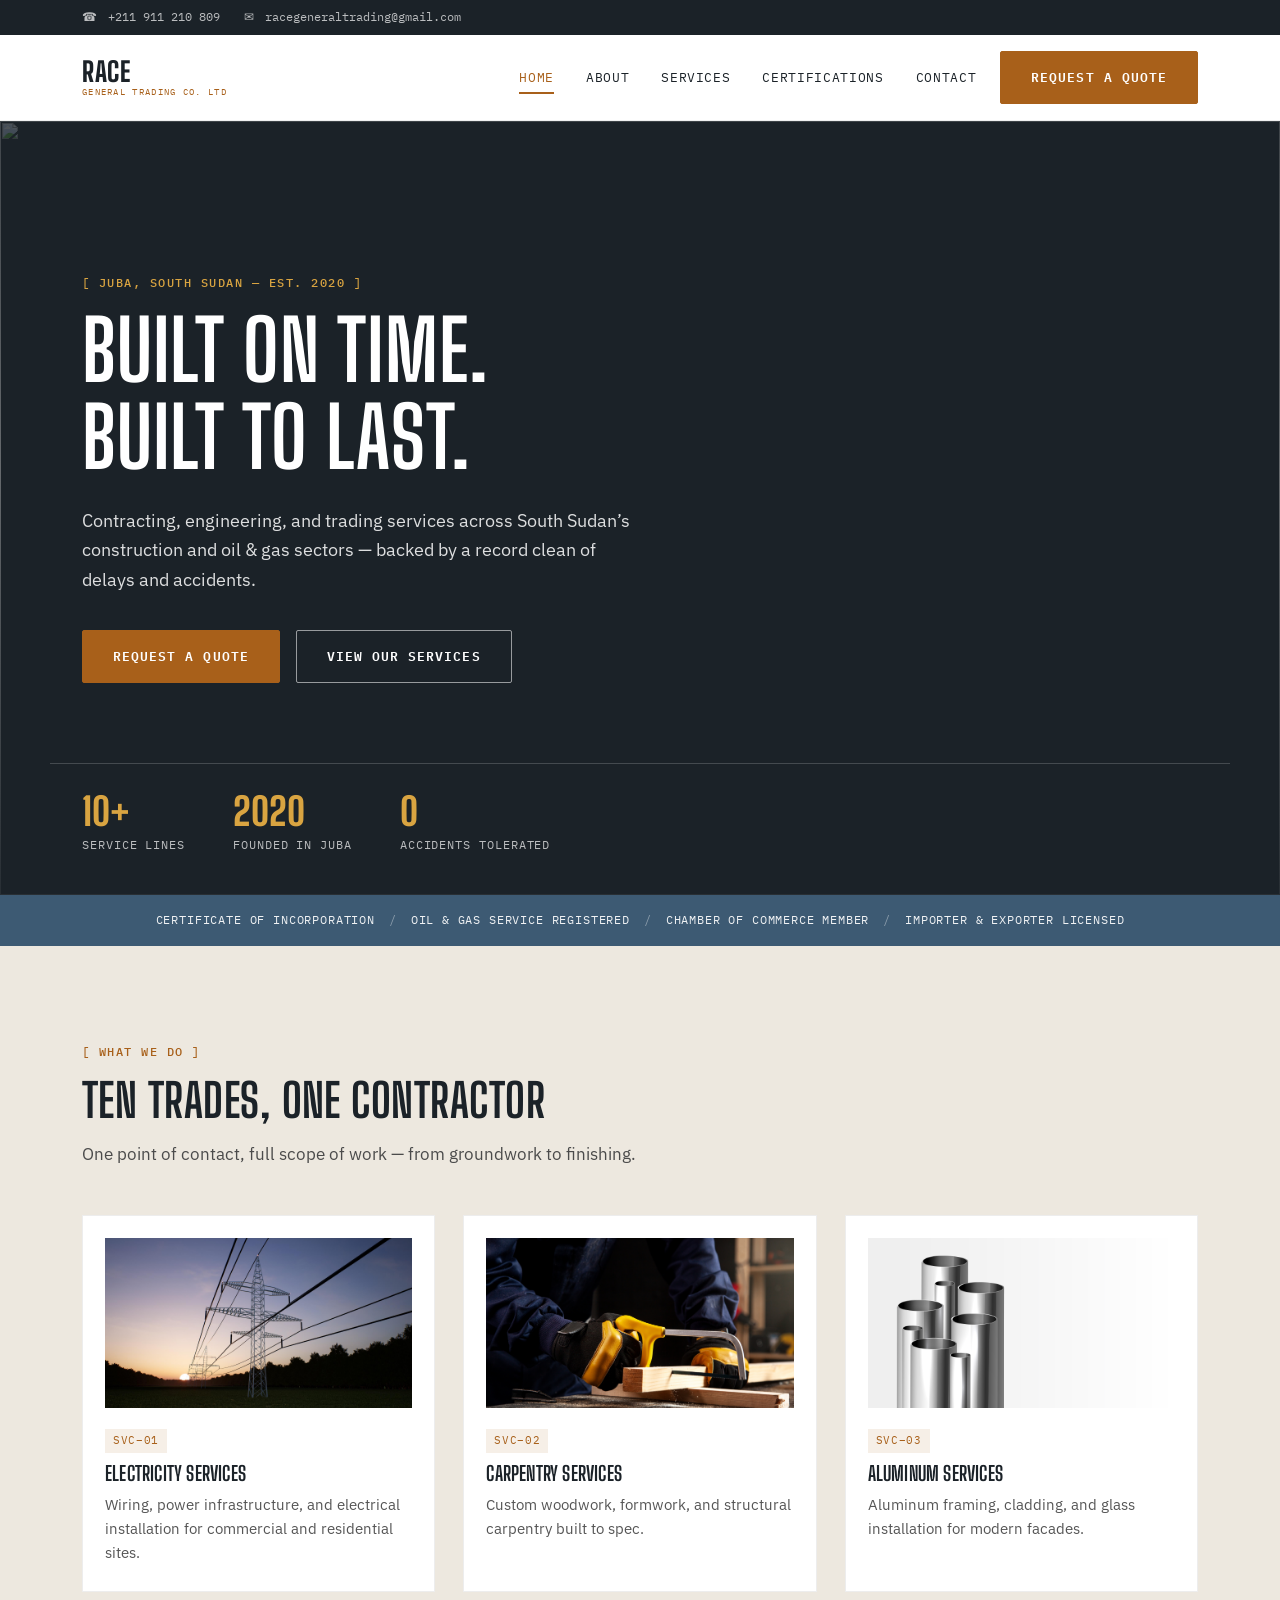
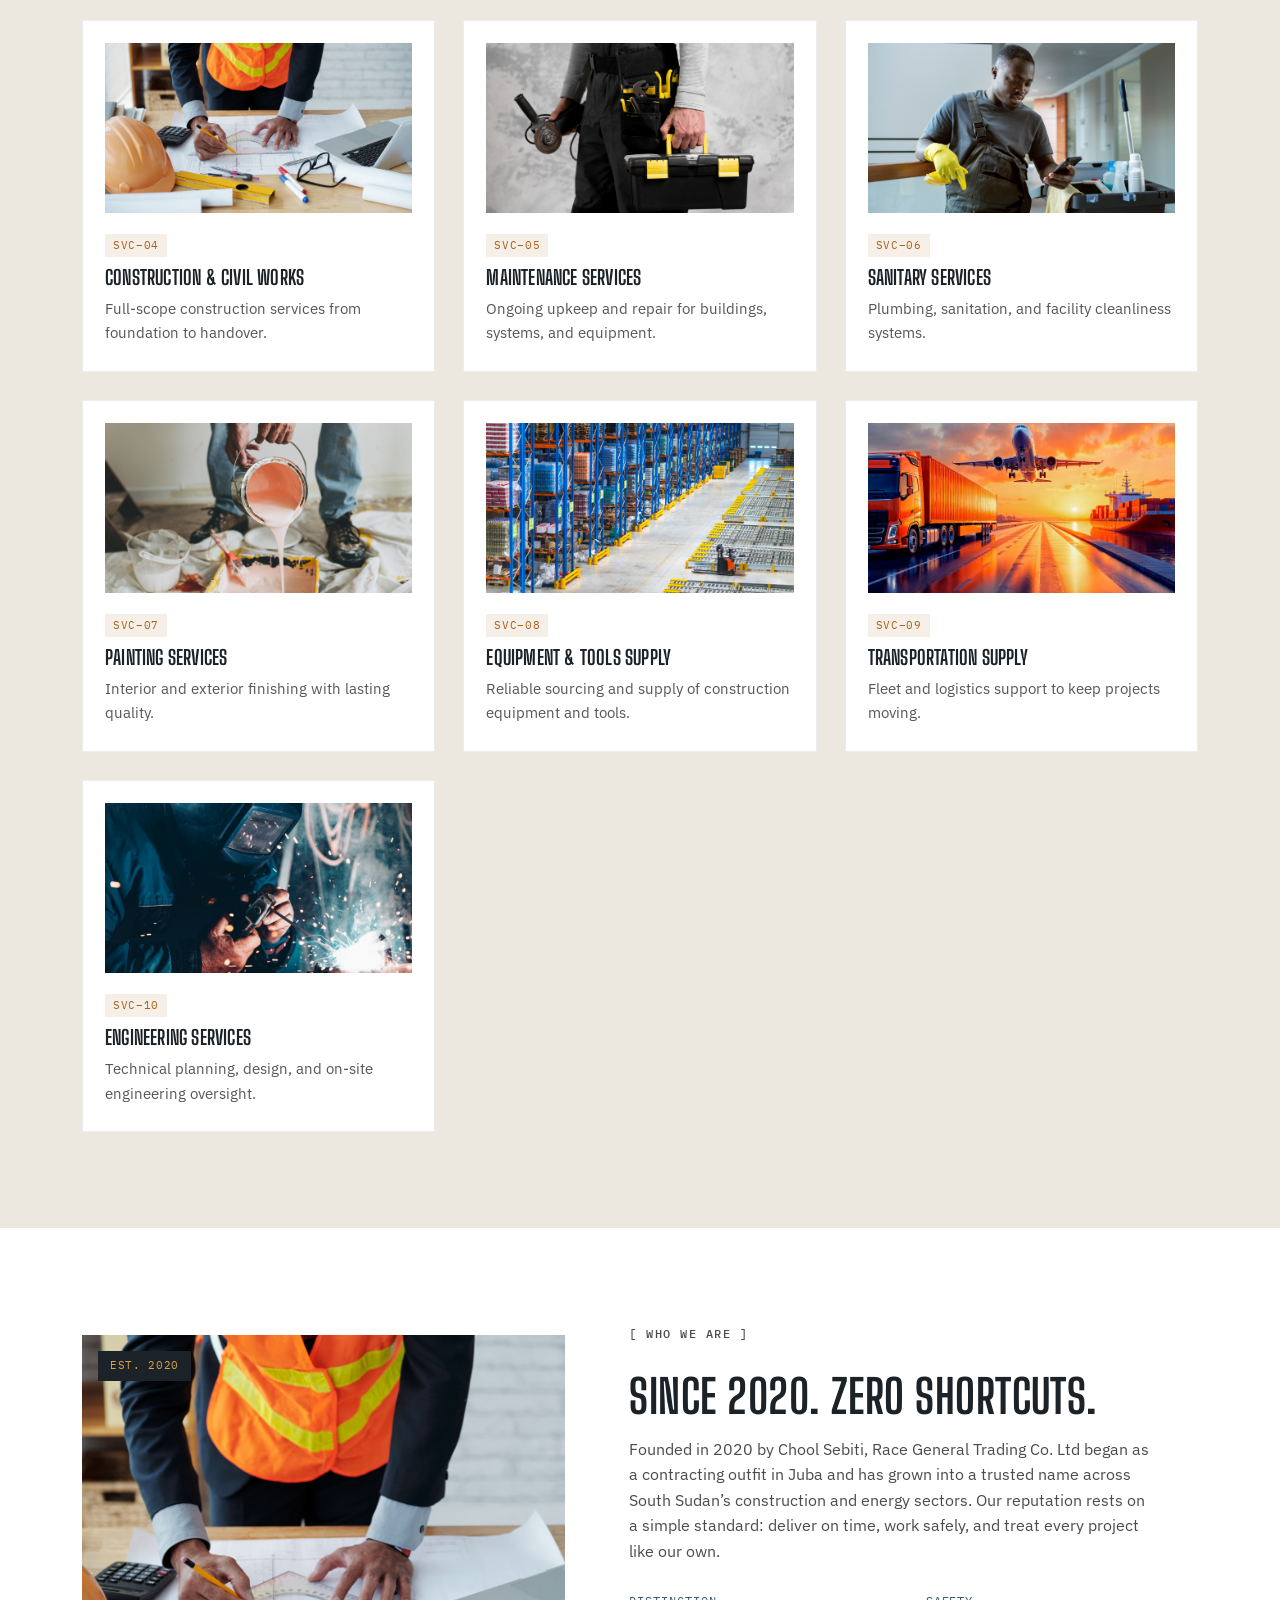
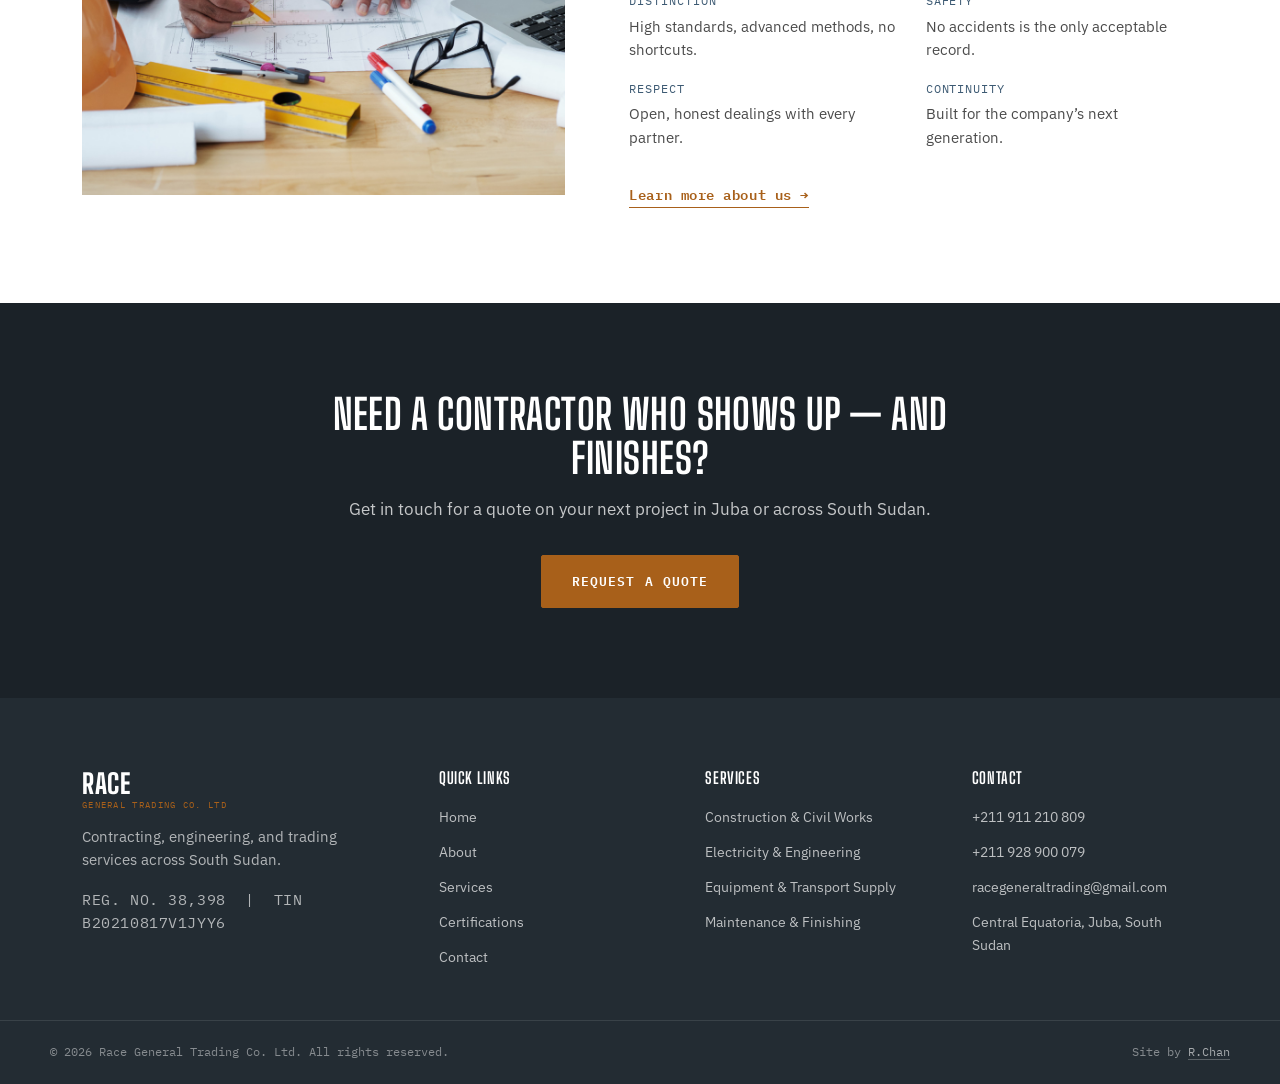
==== index.html @ da95f21d "Add files via upload" ====
<!DOCTYPE html>
<html lang = "en">
	<head>
		<title> Race General Trading </title>

		<meta charset = "UTF-8" />
		<meta name = "author" content = "Rebecca Chan" /> <!--date of creation; Sun, June 21, 2026-->
		<meta name = "viewport" content = "width=device-width,initial-scale=1,shrink-to-fit=no" />
		<meta name = "description" content = "Race General Trading Co. Ltd" />

		<!--browser icon-->
		<link 	rel = "icon"
      			href = 'data:image/svg+xml,<svg xmlns="http://www.w3.org/2000/svg" viewBox="0 0 100 100"><text y=".9em" font-size="90">🚢</text></svg>' />

		<!--font awesome link-->
        <link rel = "stylesheet" href = "https://cdnjs.cloudflare.com/ajax/libs/font-awesome/6.7.2/css/all.min.css" />

        <!--custom css-->
		<link rel = "stylesheet" href = "css/style.css" />

		<!--google css-->
        <link rel = "preconnect" href = "https://fonts.googleapis.com" />
        <link rel = "preconnect" href = "https://fonts.gstatic.com" crossorigin />
        <link href = "https://fonts.googleapis.com/css2?family=Big+Shoulders+Display:wght@600;700;800&family=IBM+Plex+Sans:wght@400;500;600;700&family=IBM+Plex+Mono:wght@400;500;600&display=swap" rel = "stylesheet" />
	</head>

	<body>

		<!--top bar-->
		<div class = "topbar">
			<div class = "topbar-inner">
				<div class = "topbar-contact">
					<a href = "tel:+211911210809"> <span class = "ic">&#9742;</span> +211 911 210 809 </a>
					<a href = "mailto:racegeneraltrading@gmail.com"> <span class = "ic">&#9993;</span> racegeneraltrading@gmail.com </a>
				</div>
			</div>
		</div>
		<!--top bar end-->

		<!--header / nav-->
		<header class = "site-header" id = "siteHeader">
			<div class = "header-inner">
				<a href = "index.html" class = "logo">
					<span class = "logo-mark"> RACE </span>
					<span class = "logo-sub"> GENERAL TRADING CO. LTD </span>
				</a>

				<nav class = "main-nav" id = "mainNav">
					<a href = "index.html" class = "active"> Home </a>
					<a href = "about.html"> About </a>
					<a href = "services.html"> Services </a>
					<a href = "certifications.html"> Certifications </a>
					<a href = "contact.html"> Contact </a>
				</nav>

				<a href = "contact.html" class = "btn btn-primary nav-cta"> Request a Quote </a>

				<button class = "nav-toggle" id = "navToggle" aria-label = "Toggle navigation" aria-expanded = "false">
					<span></span><span></span><span></span>
				</button>
			</div>
		</header>
		<!--header / nav end-->

		<main>

			<!--hero-->
			<section class = "hero">

				<!--hero media-->
				<div class = "hero-media">
					<img src = "images/hero.jpg" />
					<div class = "hero-overlay"></div>
				</div>

				<!--hero content-->
				<div class = "hero-content">
					<p class = "eyebrow eyebrow-light"> [ JUBA, SOUTH SUDAN &mdash; EST. 2020 ] </p>
					<h1> Built On Time. <br> Built To Last. </h1>
					<p class = "hero-sub">
						Contracting, engineering, and trading services across South Sudan&rsquo;s construction and oil &amp; gas sectors &mdash; backed by a record clean of delays and accidents.
					</p>
					<div class = "hero-actions">
						<a href = "contact.html" class = "btn btn-primary"> Request a Quote </a>
						<a href = "#services" class = "btn btn-outline-light"> View Our Services </a>
					</div>
				</div>

				<!--hero stats-->
				<div class = "hero-stats">
					<div class = "stat">
						<span class = "stat-num"> 10+ </span>
						<span class = "stat-label"> Service Lines </span>
					</div>

					<div class = "stat">
						<span class = "stat-num"> 2020 </span>
						<span class = "stat-label"> Founded In Juba </span>
					</div>

					<div class = "stat">
						<span class = "stat-num"> 0 </span>
						<span class = "stat-label"> Accidents Tolerated </span>
					</div>
				</div>

			</section>
			<!--hero end-->

			<!--trust strip-->
			<section class = "trust-strip">
				<div class = "trust-strip-inner">
					<span class = "trust-item"> CERTIFICATE OF INCORPORATION </span>
					<span class = "trust-divider">/</span>
					<span class = "trust-item"> OIL &amp; GAS SERVICE REGISTERED </span>
					<span class = "trust-divider">/</span>
					<span class = "trust-item"> CHAMBER OF COMMERCE MEMBER </span>
					<span class = "trust-divider">/</span>
					<span class = "trust-item"> IMPORTER &amp; EXPORTER LICENSED </span>
				</div>
			</section>
			<!--trust strip end-->

			<!--services-->
			<section class = "services" id = "services">
				<div class = "section-inner">
					<p class = "eyebrow"> [ WHAT WE DO ] </p>
					<h2 class = "section-title"> Ten Trades, One Contractor </h2>
					<p class = "section-sub"> One point of contact, full scope of work &mdash; from groundwork to finishing. </p>

					<!--services grid-->
					<div class="services-grid">

						<article class = "service-card">
							<div class = "service-img"> 
								<img src = "images/services/electricity.jpg" alt = "Electrician inspecting power lines">
							</div>
							<span class = "spec-tag"> SVC&ndash;01 </span>
							<h3> Electricity Services </h3>
							<p> Wiring, power infrastructure, and electrical installation for commercial and residential sites. </p>
						</article>

						<article class = "service-card">
							<div class = "service-img">
								<img src = "images/services/carpentry.jpg" alt = "Carpentry workshop cutting timber">
							</div>
          					<span class = "spec-tag"> SVC&ndash;02 </span>
          					<h3> Carpentry Services </h3>
          					<p> Custom woodwork, formwork, and structural carpentry built to spec. </p>
						</article>

						<article class = "service-card">
							<div class = "service-img">
								<img src = "images/services/aluminum.jpg" alt = "Building facade with aluminum and glass panels">
							</div>
          					<span class = "spec-tag"> SVC&ndash;03 </span>
          					<h3> Aluminum Services </h3>
          					<p> Aluminum framing, cladding, and glass installation for modern facades. </p>
						</article>

						<article class = "service-card">
				          	<div class = "service-img">
				          		<img src = "images/services/construction.jpg" alt = "Building under construction with scaffolding">
				          	</div>
				          	<span class = "spec-tag"> SVC&ndash;04 </span>
				          	<h3> Construction &amp; Civil Works </h3>
				          	<p> Full-scope construction services from foundation to handover. </p>
				        </article>

				        <article class = "service-card">
				          	<div class = "service-img">
				          		<img src = "images/services/maintenance.jpg" alt = "Technicians servicing an air conditioning unit">
				          	</div>
				          	<span class = "spec-tag"> SVC&ndash;05 </span>
				          	<h3> Maintenance Services </h3>
				          	<p> Ongoing upkeep and repair for buildings, systems, and equipment. </p>
				        </article>

				        <article class = "service-card">
				          	<div class = "service-img">
				          		<img src = "images/services/sanitary.jpg" alt = "Sanitary and cleaning supplies">
				          	</div>
				          	<span class = "spec-tag"> SVC&ndash;06 </span>
				          	<h3> Sanitary Services </h3>
				          	<p> Plumbing, sanitation, and facility cleanliness systems. </p>
				        </article>

				        <article class = "service-card">
				          	<div class = "service-img">
				          		<img src = "images/services/painting.jpg" alt = "Painter finishing an interior ceiling">
				          	</div>
				          	<span class = "spec-tag"> SVC&ndash;07 </span>
				          	<h3> Painting Services </h3>
				          	<p> Interior and exterior finishing with lasting quality. </p>
				        </article>

				        <article class = "service-card">
				          	<div class = "service-img">
				          		<img src = "images/services/equipment.jpg" alt = "Construction equipment and tools">
				          	</div>
				          	<span class = "spec-tag"> SVC&ndash;08 </span>
				          	<h3> Equipment &amp; Tools Supply </h3>
				          	<p> Reliable sourcing and supply of construction equipment and tools. </p>
				        </article>

				        <article class = "service-card">
				          	<div class = "service-img">
				          		<img src = "images/services/transportation.jpg" alt = "Fleet of transport trucks">
				          	</div>
				          	<span class = "spec-tag"> SVC&ndash;09 </span>
				          	<h3> Transportation Supply </h3>
				          	<p> Fleet and logistics support to keep projects moving. </p>
				        </article>

				        <article class = "service-card">
				          	<div class = "service-img">
				          		<img src = "images/services/engineering.jpg" alt = "Engineers reviewing site plans">
				          	</div>
				          	<span class = "spec-tag"> SVC&ndash;10 </span>
				          	<h3> Engineering Services </h3>
				          	<p> Technical planning, design, and on-site engineering oversight. </p>
				        </article>

					</div>
					<!--services grid end-->

				</div>
			</section>
			<!--services end-->

			<!--about teaser-->
			<section class = "about-teaser">
    			<div class = "section-inner about-grid">

    				<div class = "about-img">
				        <img src = "images/services/construction.jpg" alt = "Building under construction with scaffolding" />
				        <span class = "spec-tag spec-tag-dark"> EST. 2020 </span>
				    </div>

				    <div class = "about-copy">
				        <p class = "eyebrow"> [ WHO WE ARE ] </p>
				        <h2 class = "section-title"> Since 2020. Zero Shortcuts. </h2>
				        <p>
				        	Founded in 2020 by Chool Sebiti, Race General Trading Co. Ltd began as a contracting outfit in Juba and has grown into a trusted name across South Sudan&rsquo;s construction and energy sectors. Our reputation rests on a simple standard: deliver on time, work safely, and treat every project like our own.
				        </p>

				        <ul class = "values-list">
				          	<li> <span class = "value-tag"> DISTINCTION </span> High standards, advanced methods, no shortcuts. </li>
				          	<li> <span class = "value-tag"> SAFETY </span> No accidents is the only acceptable record. </li>
				          	<li> <span class = "value-tag"> RESPECT </span> Open, honest dealings with every partner. </li>
				          	<li> <span class = "value-tag"> CONTINUITY </span> Built for the company&rsquo;s next generation. </li>
				        </ul>

				        <a href = "about.html" class = "link-arrow"> Learn more about us &rarr; </a>
				    </div>

    			</div>
    		</section>
			<!--about teaser end-->

			<!--CTA banner-->
			<section class = "cta-banner">
			    <div class = "cta-inner">
			      	<h2> Need a contractor who shows up &mdash; and finishes? </h2>
			      	<p> Get in touch for a quote on your next project in Juba or across South Sudan. </p>
			      	<a href = "contact.html" class = "btn btn-primary"> Request a Quote </a>
			    </div>
			</section>
			<!--CTA banner end-->

		</main>

		<!--footer-->
		<footer class = "site-footer">
  			<div class = "footer-inner">

  				<div class = "footer-col footer-brand">
			      	<div class = "logo footer-logo">
			        	<span class = "logo-mark"> RACE </span>
			        	<span class = "logo-sub"> GENERAL TRADING CO. LTD </span>
			      	</div>
			      	<p> Contracting, engineering, and trading services across South Sudan. </p>
			      	<p class = "footer-reg"> REG. NO. 38,398 &nbsp;|&nbsp; TIN B20210817V1JYY6 </p>
			    </div>

			    <div class = "footer-col">
			      	<h4> Quick Links </h4>
			      	<a href = "index.html"> Home </a>
			      	<a href = "about.html"> About </a>
			      	<a href = "services.html"> Services </a>
			      	<a href = "certifications.html"> Certifications </a>
			      	<a href = "contact.html"> Contact </a>
			    </div>

			    <div class = "footer-col">
			      	<h4> Services </h4>
			      	<a href = "services.html"> Construction &amp; Civil Works </a>
			      	<a href = "services.html"> Electricity &amp; Engineering </a>
			      	<a href = "services.html"> Equipment &amp; Transport Supply </a>
			      	<a href = "services.html"> Maintenance &amp; Finishing </a>
			    </div>

			    <div class = "footer-col">
			      	<h4> Contact </h4>
			      	<a href = "tel:+211911210809"> +211 911 210 809 </a>
			      	<a href = "tel:+211928900079"> +211 928 900 079 </a>
			      	<a href = "mailto:racegeneraltrading@gmail.com"> racegeneraltrading@gmail.com </a>
			      	<span class = "footer-address"> Central Equatoria, Juba, South Sudan </span>
			    </div>

  			</div>

  			<!--footer bottom-->
  			<div class = "footer-bottom">
  				<div class = "footer-bottom-inner">
			    	<p> &copy; 2026 Race General Trading Co. Ltd. All rights reserved. </p>
			    	<p class = "footer-credit"> Site by <a href = "#" target = "_blank" rel = "noopener"> R.Chan </a> </p>
			    </div>
			</div>

  		</footer>
  		<!--footer end-->

  		<!--back to top-->
		<button id = "backToTop" class = "back-to-top" aria-label = "Back to top"> &uarr; </button>

  		<!--javascript-->
  		<script src = "js/script.js"></script>
  		<!--javascript end-->

	</body>
</html>
---- css/style.css ----
/*

Theme: Race General Trading Co. LTD;
Author: Rebecca Chan;
Date of Creation: Sun, June 21, 2026;

*/


/* all pages */

:root 
{
    --gunmetal: #1B2228;
    --gunmetal-soft: #232C33;
    --concrete: #EDE8DF;
    --concrete-deep: #DFD9CC;
    --oxide: #A8601A;
    --oxide-dark: #844A14;
    --steel: #3D5A73;
    --amber: #D9A441;
    --ink: #2A2A2A;
    --white: #FFFFFF;

    --font-display: "Big Shoulders Display", sans-serif;
    --font-body: "IBM Plex Sans", sans-serif;
    --font-mono: "IBM Plex Mono", monospace;

    --max-width: 1180px;
}

* 
{ 
    margin: 0; 
    padding: 0; 
    box-sizing: border-box; 
}

html 
{ 
    scroll-behavior: smooth; 
}

body 
{
    font-family: var(--font-body);
    color: var(--ink);
    background: var(--concrete);
    line-height: 1.6;
    -webkit-font-smoothing: antialiased;
}

img 
{ 
    max-width: 100%; 
    display: block; 
}

a 
{ 
    text-decoration: none; 
    color: inherit; 
}

ul 
{ 
    list-style: none; 
}

h1, h2, h3, h4 
{
    font-family: var(--font-display);
    font-weight: 700;
    text-transform: uppercase;
    letter-spacing: 0.01em;
    color: var(--gunmetal);
    line-height: 1.05;
}

.section-inner 
{
    max-width: var(--max-width);
    margin: 0 auto;
    padding: 0 32px;
}

.eyebrow 
{
    font-family: var(--font-mono);
    font-size: 0.78rem;
    letter-spacing: 0.12em;
    color: var(--oxide);
    margin-bottom: 14px;
    font-weight: 500;
}

.eyebrow-light 
{ 
    color: var(--amber); 
  }

.section-title 
{
    font-size: clamp(2rem, 4vw, 2.9rem);
    margin-bottom: 16px;
}

.section-sub 
{
    font-size: 1.05rem;
    color: #4B4B4B;
    max-width: 560px;
    margin-bottom: 48px;
}

/* buttons */
.btn 
{
    display: inline-block;
    font-family: var(--font-mono);
    font-size: 0.82rem;
    letter-spacing: 0.08em;
    text-transform: uppercase;
    font-weight: 600;
    padding: 15px 30px;
    border-radius: 2px;
    border: 1.5px solid transparent;
    transition: all 0.2s ease;
    cursor: pointer;
}

.btn-primary 
{
    background: var(--oxide);
    color: var(--white);
    border-color: var(--oxide);
}

.btn-primary:hover 
{ 
    background: var(--oxide-dark); 
    border-color: var(--oxide-dark); 
}

.btn-outline-light 
{
    background: transparent;
    color: var(--white);
    border-color: rgba(255,255,255,0.55);
}

.btn-outline-light:hover 
{   
    background: rgba(255,255,255,0.12); 
    border-color: var(--white); 
}

/* all pages end */

/* top bar */

.topbar 
{
    background: var(--gunmetal);
    color: rgba(255,255,255,0.7);
    font-family: var(--font-mono);
    font-size: 0.74rem;
}

.topbar-inner 
{
    max-width: var(--max-width);
    margin: 0 auto;
    padding: 8px 32px;
    display: flex;
    justify-content: space-between;
    align-items: center;
}

.topbar-contact 
{ 
    display: flex; 
    gap: 24px; 
}

.topbar-contact a:hover 
{ 
    color: var(--amber); 
}

.ic 
{ 
    margin-right: 4px; 
}

.topbar-loc 
{ 
    letter-spacing: 0.08em; 
    text-transform: uppercase; 
}

/* top bar end */

/* header / nav */

.site-header 
{
    position: sticky;
    top: 0;
    z-index: 100;
    background: var(--white);
    border-bottom: 1px solid rgba(0,0,0,0.06);
    transition: box-shadow 0.2s ease;
}

.site-header.is-scrolled 
{ 
    box-shadow: 0 2px 14px rgba(0,0,0,0.08); 
}

.header-inner 
{
    max-width: var(--max-width);
    margin: 0 auto;
    padding: 16px 32px;
    display: flex;
    align-items: center;
    justify-content: space-between;
    gap: 24px;
}

.logo 
{ 
    display: flex; 
    flex-direction: column; 
    line-height: 1; 
}

.logo-mark 
{
    font-family: var(--font-display);
    font-size: 1.7rem;
    font-weight: 800;
    color: var(--gunmetal);
    letter-spacing: 0.02em;
}

.logo-sub 
{
    font-family: var(--font-mono);
    font-size: 0.58rem;
    letter-spacing: 0.14em;
    color: var(--oxide);
    margin-top: 2px;
}

.main-nav 
{
    display: flex;
    gap: 32px;
    margin-left: auto;
}

.main-nav a 
{
    font-family: var(--font-mono);
    font-size: 0.82rem;
    text-transform: uppercase;
    letter-spacing: 0.05em;
    color: var(--gunmetal);
    position: relative;
    padding: 4px 0;
}

.main-nav a::after 
{
    content: "";
    position: absolute;
    left: 0; bottom: -2px;
    width: 0; height: 2px;
    background: var(--oxide);
    transition: width 0.2s ease;
}

.main-nav a:hover::after,
.main-nav a.active::after 
{  
    width: 100%; 
}

.main-nav a.active 
{ 
    color: var(--oxide); 
}

.nav-cta 
{ 
    white-space: nowrap; 
}

.nav-toggle 
{
    display: none;
    flex-direction: column;
    justify-content: center;
    gap: 5px;
    width: 32px; height: 32px;
    background: none; border: none; cursor: pointer;
}

.nav-toggle span 
{
    display: block; height: 2px; width: 100%;
    background: var(--gunmetal);
    transition: all 0.2s ease;
}

.nav-toggle.is-active span:nth-child(1) 
{ 
    transform: translateY(7px) rotate(45deg); 
}

.nav-toggle.is-active span:nth-child(2) 
{ 
    opacity: 0; 
}

.nav-toggle.is-active span:nth-child(3) 
{ 
    transform: translateY(-7px) rotate(-45deg); 
}

/* header / nav end */

/* hero */

.hero 
{
    position: relative;
    min-height: 86vh;
    display: flex;
    flex-direction: column;
    justify-content: center;
    overflow: hidden;
    background: var(--gunmetal);
}

.hero-media 
{ 
    position: absolute; 
    inset: 0; 
}

.hero-media img 
{ 
    width: 100%; 
    height: 100%; 
    object-fit: cover; 
}

.hero-overlay 
{
    position: absolute; inset: 0;
    background: linear-gradient(180deg, rgba(27,34,40,0.78) 0%, rgba(27,34,40,0.55) 45%, rgba(27,34,40,0.92) 100%);
}

.hero-content 
{
    position: relative;
    z-index: 2;
    max-width: var(--max-width);
    width: 100%;
    margin: 0 auto;
    padding: 140px 32px 80px;
    color: var(--white);
}

.hero h1 
{
    font-size: clamp(2.6rem, 7vw, 5.2rem);
    color: var(--white);
    margin-bottom: 24px;
}

.hero-sub 
{
    font-size: 1.15rem;
    max-width: 560px;
    color: rgba(255,255,255,0.85);
    margin-bottom: 36px;
}

.hero-actions 
{ 
    display: flex; 
    gap: 16px; 
    flex-wrap: wrap; 
}

.hero-stats 
{
    position: relative;
    z-index: 2;
    max-width: var(--max-width);
    margin: 0 auto;
    width: 100%;
    padding: 28px 32px;
    display: flex;
    gap: 48px;
    border-top: 1px solid rgba(255,255,255,0.18);
}

.stat 
{ 
    display: flex; 
    flex-direction: column; 
}

.stat-num 
{
    font-family: var(--font-display);
    font-size: 2.4rem;
    font-weight: 800;
    color: var(--amber);
    line-height: 1;
}

.stat-label 
{
    font-family: var(--font-mono);
    font-size: 0.72rem;
    letter-spacing: 0.08em;
    text-transform: uppercase;
    color: rgba(255,255,255,0.7);
    margin-top: 6px;
}

/* hero end */

/* trust strip */

.trust-strip 
{
    background: var(--steel);
    padding: 16px 0;
    overflow: hidden;
}

.trust-strip-inner 
{
    max-width: var(--max-width);
    margin: 0 auto;
    padding: 0 32px;
    display: flex;
    align-items: center;
    justify-content: center;
    flex-wrap: wrap;
    gap: 14px;
    font-family: var(--font-mono);
    font-size: 0.74rem;
    letter-spacing: 0.07em;
    color: rgba(255,255,255,0.92);
    text-align: center;
}

.trust-divider 
{ 
    color: rgba(255,255,255,0.4); 
}

/* trust strip end */

/* services */

.services 
{
    padding: 96px 0; 
}

.services-grid 
{
    display: grid;
    grid-template-columns: repeat(3, 1fr);
    gap: 28px;
}

.service-card 
{
    position: relative;
    background: var(--white);
    border: 1px solid rgba(0,0,0,0.07);
    padding: 22px 22px 26px;
    transition: transform 0.2s ease, box-shadow 0.2s ease;
}

.service-card:hover 
{
    transform: translateY(-4px);
    box-shadow: 0 16px 30px rgba(27,34,40,0.12);
}

.service-img 
{
    width: 100%;
    height: 170px;
    overflow: hidden;
    margin-bottom: 18px;
}

.service-img img 
{
    width: 100%; 
    height: 100%;
    object-fit: cover;
}

.spec-tag 
{
    display: inline-block;
    font-family: var(--font-mono);
    font-size: 0.68rem;
    letter-spacing: 0.06em;
    color: var(--oxide);
    background: rgba(168,96,26,0.1);
    padding: 3px 8px;
    margin-bottom: 10px;
}

.spec-tag-dark 
{
    position: absolute;
    top: 16px; left: 16px;
    background: var(--gunmetal);
    color: var(--amber);
    padding: 6px 12px;
}

.service-card h3 
{
    font-size: 1.25rem;
    margin-bottom: 8px;
}

.service-card p 
{
    font-size: 0.95rem;
    color: #565656;
}

/* services end */

/* about teaser */

.about-teaser 
{
    background: var(--white);
    padding: 96px 0;
}

.about-grid 
{
    display: grid;
    grid-template-columns: 0.85fr 1fr;
    gap: 64px;
    align-items: center;
}

.about-img 
{ 
    position: relative; 
}

.about-img img 
{
    width: 100%;
    height: 460px;
    object-fit: cover;
}

.about-copy p 
{ 
    color: #4B4B4B; 
    margin-bottom: 28px; 
    max-width: 520px; 
}

.values-list 
{
    display: grid;
    grid-template-columns: 1fr 1fr;
    gap: 18px 24px;
    margin-bottom: 32px;
}

.values-list li 
{
    font-size: 0.92rem;
    color: #4B4B4B;
}

.value-tag 
{
    display: block;
    font-family: var(--font-mono);
    font-size: 0.72rem;
    letter-spacing: 0.08em;
    color: var(--steel);
    margin-bottom: 4px;
}

.link-arrow 
{
    font-family: var(--font-mono);
    font-size: 0.85rem;
    letter-spacing: 0.04em;
    color: var(--oxide);
    font-weight: 600;
    border-bottom: 1.5px solid var(--oxide);
    padding-bottom: 2px;
}

.link-arrow:hover 
{ 
    color: var(--oxide-dark); 
    border-color: var(--oxide-dark); 
}

/* about teaser end */

/* CTA banner */

.cta-banner 
{
    background: var(--gunmetal);
    padding: 90px 32px;
    text-align: center;
}

.cta-inner 
{ 
    max-width: 680px; 
    margin: 0 auto; 
}

.cta-banner h2 
{
    color: var(--white);
    font-size: clamp(1.8rem, 4vw, 2.6rem);
    margin-bottom: 16px;
}

.cta-banner p 
{
    color: rgba(255,255,255,0.75);
    margin-bottom: 32px;
    font-size: 1.05rem;
}

/* CTA banner end */

/* footer */

.site-footer 
{
    background: var(--gunmetal-soft);
    color: rgba(255,255,255,0.78);
}

.footer-inner 
{
    max-width: var(--max-width);
    margin: 0 auto;
    padding: 72px 32px 40px;
    display: grid;
    grid-template-columns: 1.4fr 1fr 1fr 1fr;
    gap: 40px;
}

.footer-col h4 
{
    color: var(--white);
    font-size: 1rem;
    margin-bottom: 18px;
    letter-spacing: 0.04em;
}

.footer-col a, .footer-address 
{
    display: block;
    font-size: 0.9rem;
    color: rgba(255,255,255,0.7);
    margin-bottom: 12px;
}

.footer-col a:hover 
{ 
    color: var(--amber); 
}

.footer-logo .logo-mark 
{ 
    color: var(--white); 
}

.footer-brand p 
{  
    font-size: 0.92rem; 
    margin: 16px 0; 
    max-width: 280px; 
    color: rgba(255,255,255,0.65); 
}

.footer-reg 
{
    font-family: var(--font-mono);
    font-size: 0.72rem;
    letter-spacing: 0.04em;
    color: rgba(255,255,255,0.5);
}

.footer-bottom 
{
    border-top: 1px solid rgba(255,255,255,0.1);
    padding: 22px 32px;
    text-align: center;
    font-family: var(--font-mono);
    font-size: 0.74rem;
    color: rgba(255,255,255,0.45);
}

.footer-bottom-inner 
{
    max-width: var(--max-width);
    margin: 0 auto;
    display: flex;
    align-items: center;
    justify-content: space-between;
    flex-wrap: wrap;
    gap: 8px;
}

.footer-credit a 
{
    color: rgba(255,255,255,0.6);
    border-bottom: 1px solid rgba(255,255,255,0.25);
}

.footer-credit a:hover 
{ 
    color: var(--amber); 
    border-color: var(--amber); 
}

/* footer end */

/* back to top */

.back-to-top 
{
    position: fixed;
    right: 24px;
    bottom: 74px;
    width: 48px;
    height: 48px;
    border-radius: 50%;
    background: var(--oxide);
    color: var(--white);
    border: none;
    font-size: 1.2rem;
    line-height: 1;
    cursor: pointer;
    display: flex;
    align-items: center;
    justify-content: center;
    box-shadow: 0 10px 24px rgba(27,34,40,0.3);
    opacity: 0;
    visibility: hidden;
    transform: translateY(12px);
    transition: opacity 0.25s ease, transform 0.25s ease, visibility 0.25s ease, background 0.2s ease;
    z-index: 90;
}

.back-to-top.is-visible 
{
    opacity: 1;
    visibility: visible;
    transform: translateY(0);
}

.back-to-top:hover 
{ 
    background: var(--oxide-dark); 
}

/* back to top end */

/* homepage responsive */

@media (max-width: 768px) 
{
    .topbar-loc 
    { 
        display: none; 
    }

    .topbar-contact 
    { 
        gap: 16px; 
    }

    .main-nav 
    {
        position: absolute;
        top: 100%; left: 0; right: 0;
        background: var(--white);
        flex-direction: column;
        gap: 0;
        max-height: 0;
        overflow: hidden;
        transition: max-height 0.25s ease;
        border-bottom: 1px solid rgba(0,0,0,0.06);
    }

    .main-nav.is-open 
    { 
        max-height: 360px; 
    }

    .main-nav a 
    {
        padding: 16px 32px;
        border-top: 1px solid rgba(0,0,0,0.05);
    }

    .main-nav a::after 
    { 
        display: none; 
    }

    .nav-cta 
    { 
        display: none; 
    }

    .nav-toggle 
    { 
        display: flex; 
    }

    .hero-content 
    { 
        padding: 110px 24px 60px; 
    }

    .hero-stats 
    { 
        flex-wrap: wrap; 
        gap: 28px; 
        padding: 24px; 
    }

    .services 
    { 
        padding: 64px 0; 
    }

    .services-grid 
    { 
        grid-template-columns: repeat(2, 1fr); 
        gap: 20px; 
    }

    .about-grid 
    { 
        grid-template-columns: 1fr; 
        gap: 36px; 
    }

    .about-img img 
    { 
        height: 320px; 
    }

    .values-list 
    { 
        grid-template-columns: 1fr 1fr; 
    }

    .footer-inner 
    { 
        grid-template-columns: 1fr 1fr; 
        gap: 36px; 
    }
}

@media (max-width: 480px) 
{
    .section-inner, .header-inner, .topbar-inner 
    { 
        padding-left: 20px; 
        padding-right: 20px; 
    }

    .services-grid 
    { 
        grid-template-columns: 1fr; 
    }

    .hero-actions 
    { 
        flex-direction: column; 
    }

    .hero-actions .btn 
    { 
        text-align: center; 
    }

    .values-list 
    { 
        grid-template-columns: 1fr; 
    }

    .footer-inner 
    { 
        grid-template-columns: 1fr; 
        padding: 56px 24px 32px; 
    }

    .trust-strip-inner 
    { 
        font-size: 0.66rem; 
        gap: 8px; 
    }

    .back-to-top 
    { 
        right: 16px; 
        bottom: 16px; 
        width: 44px; 
        height: 44px; 
    }
}

/* homepage responsive end */
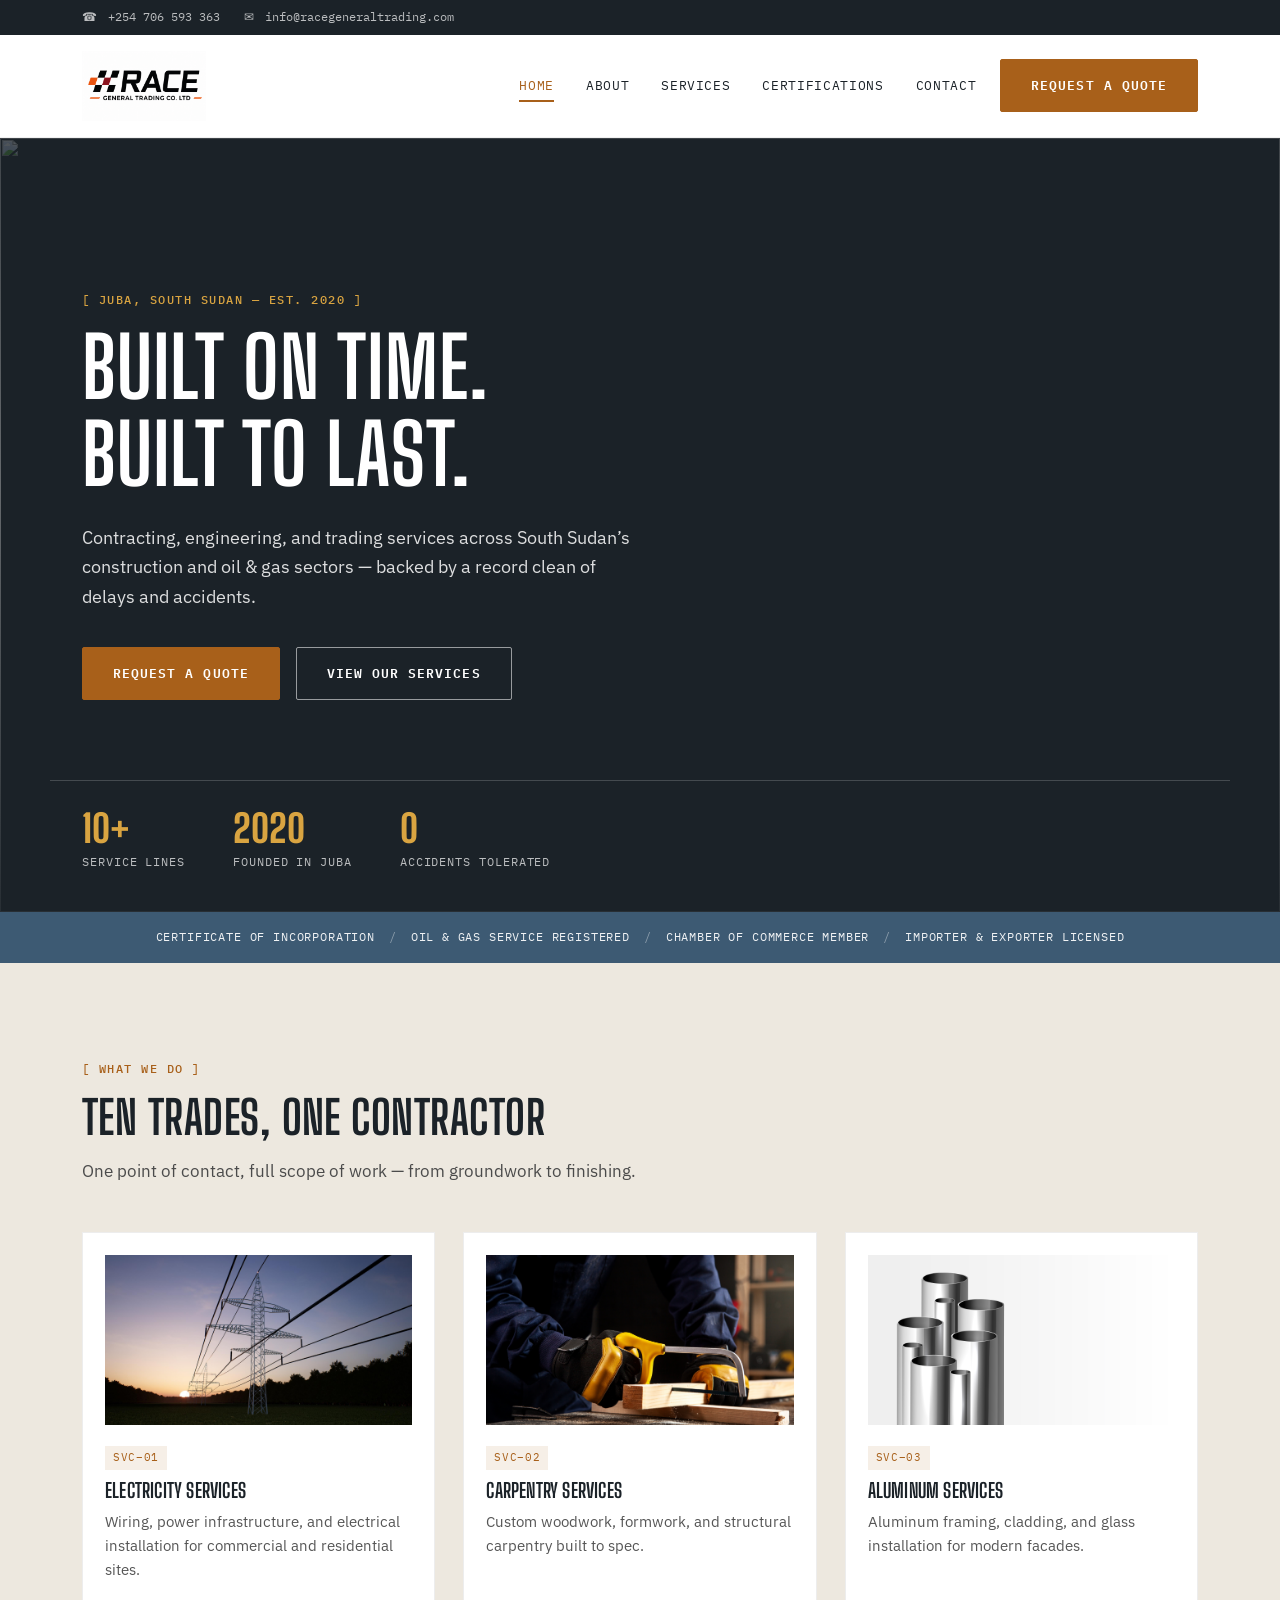
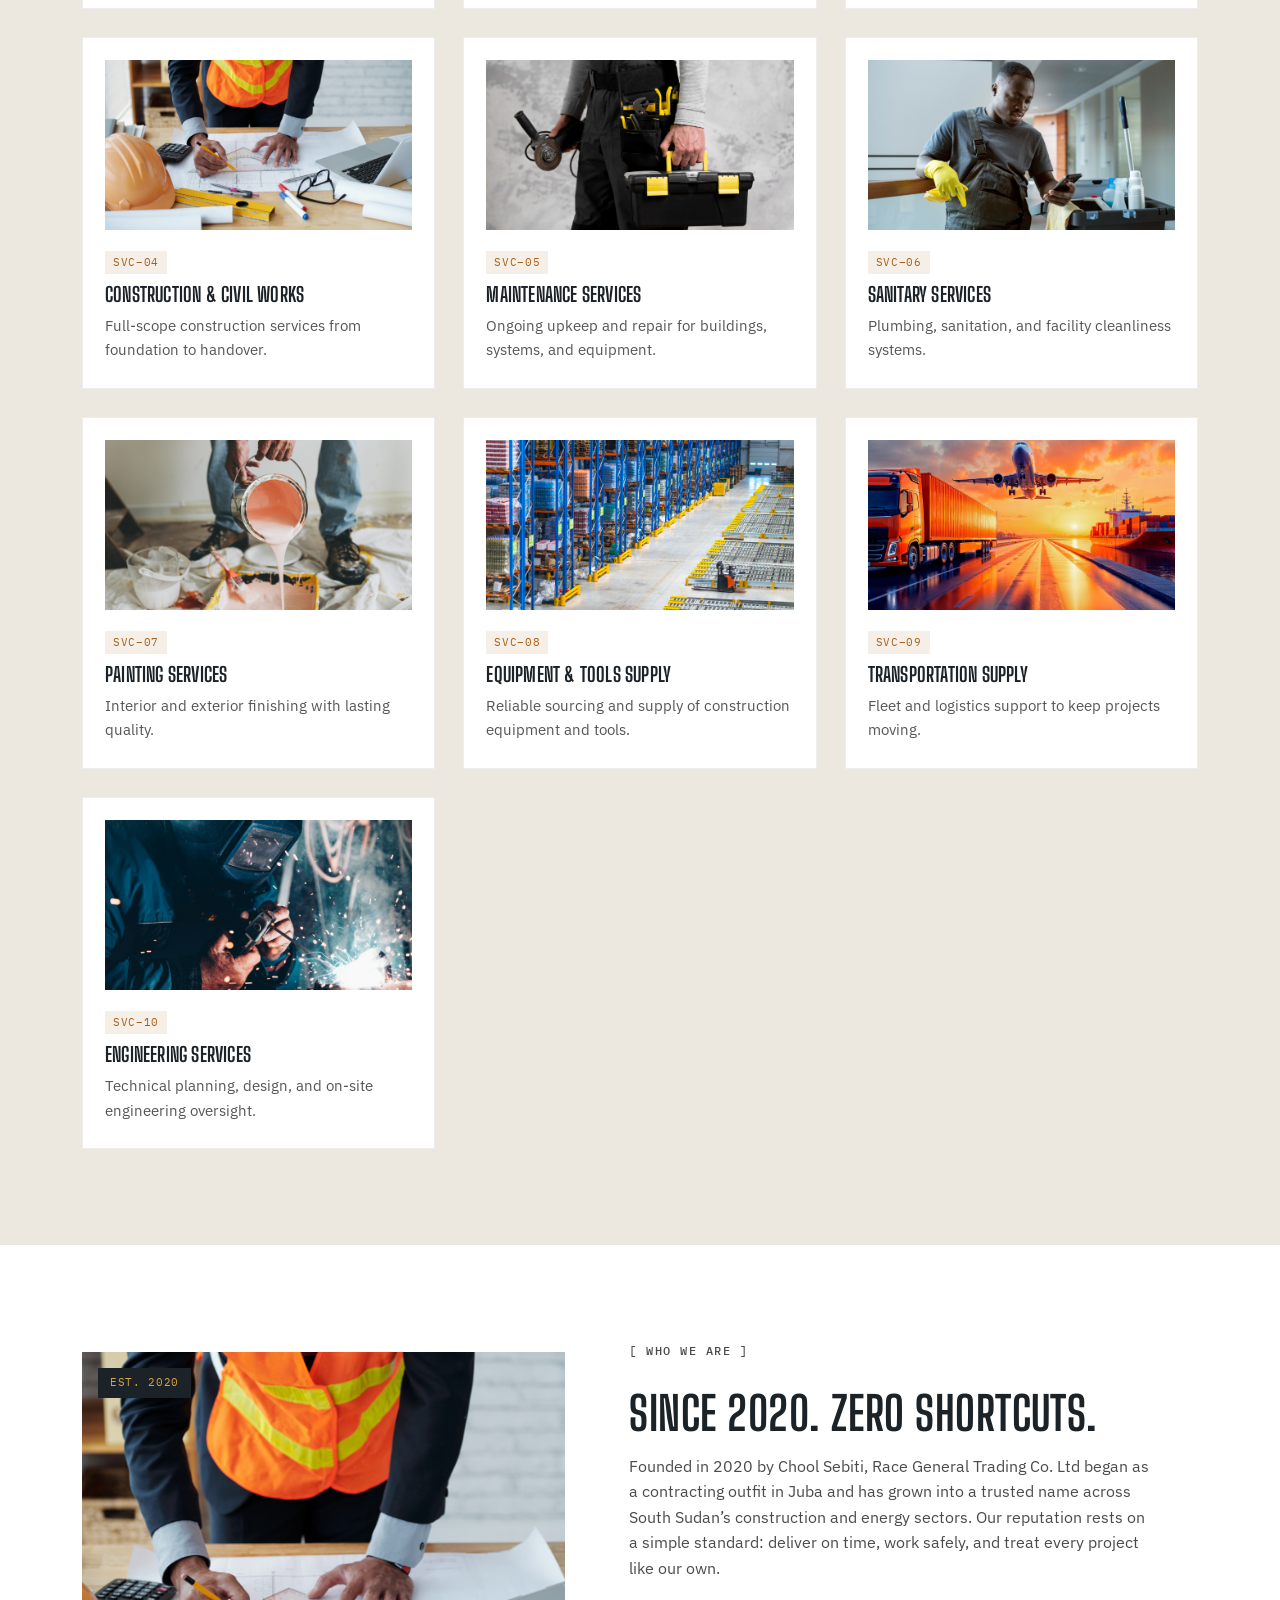
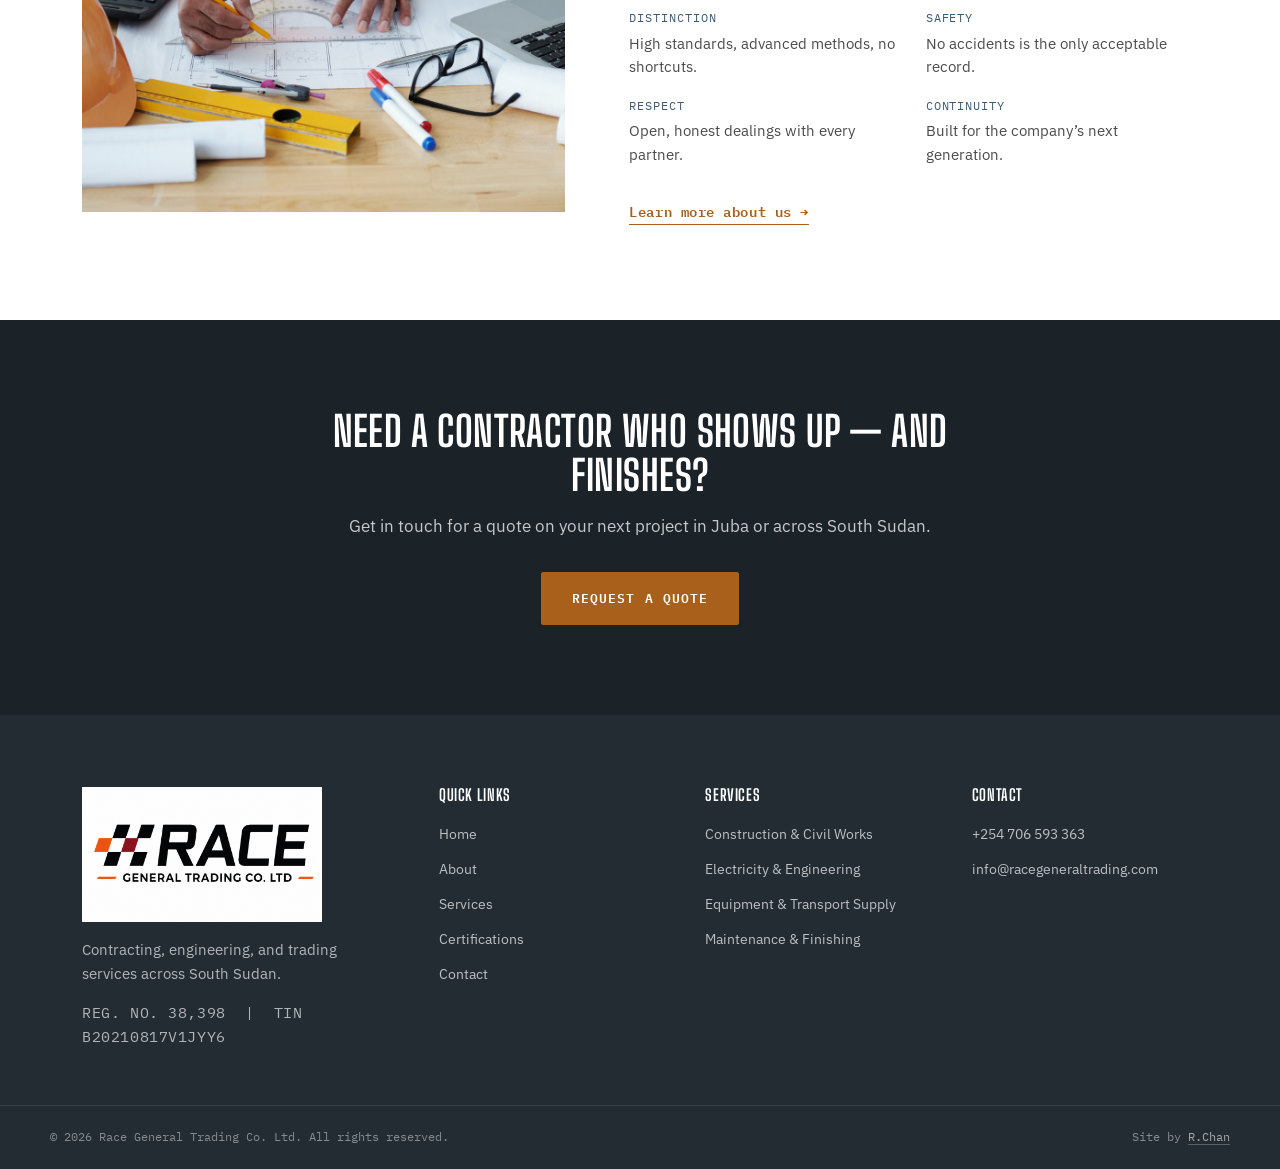
==== commit 7d45624c: "Add files via upload" ====
--- a/index.html
+++ b/index.html
@@ -30,8 +30,8 @@
 		<div class = "topbar">
 			<div class = "topbar-inner">
 				<div class = "topbar-contact">
-					<a href = "tel:+211911210809"> <span class = "ic">&#9742;</span> +211 911 210 809 </a>
-					<a href = "mailto:racegeneraltrading@gmail.com"> <span class = "ic">&#9993;</span> racegeneraltrading@gmail.com </a>
+					<a href = "tel:+254706593363"> <span class = "ic">&#9742;</span> +254 706 593 363 </a>
+					<a href = "mailto:info@racegeneraltrading.com"> <span class = "ic">&#9993;</span> info@racegeneraltrading.com </a>
 				</div>
 			</div>
 		</div>
@@ -41,8 +41,9 @@
 		<header class = "site-header" id = "siteHeader">
 			<div class = "header-inner">
 				<a href = "index.html" class = "logo">
-					<span class = "logo-mark"> RACE </span>
-					<span class = "logo-sub"> GENERAL TRADING CO. LTD </span>
+				    <img src = "images/logo.png"
+				         alt = "RACE General Trading Co. Ltd"
+				         class = "logo-img" />
 				</a>
 
 				<nav class = "main-nav" id = "mainNav">
@@ -275,10 +276,11 @@
   			<div class = "footer-inner">
 
   				<div class = "footer-col footer-brand">
-			      	<div class = "logo footer-logo">
-			        	<span class = "logo-mark"> RACE </span>
-			        	<span class = "logo-sub"> GENERAL TRADING CO. LTD </span>
-			      	</div>
+  					<div class = "footer-logo">
+					    <img src = "images/logo.png"
+					         alt = "RACE General Trading Co. Ltd"
+					         class = "footer-logo-img">
+					</div>
 			      	<p> Contracting, engineering, and trading services across South Sudan. </p>
 			      	<p class = "footer-reg"> REG. NO. 38,398 &nbsp;|&nbsp; TIN B20210817V1JYY6 </p>
 			    </div>
@@ -302,10 +304,8 @@
 
 			    <div class = "footer-col">
 			      	<h4> Contact </h4>
-			      	<a href = "tel:+211911210809"> +211 911 210 809 </a>
-			      	<a href = "tel:+211928900079"> +211 928 900 079 </a>
-			      	<a href = "mailto:racegeneraltrading@gmail.com"> racegeneraltrading@gmail.com </a>
-			      	<span class = "footer-address"> Central Equatoria, Juba, South Sudan </span>
+			      	<a href = "tel:+254706593363"> +254 706 593 363 </a>
+			      	<a href = "mailto:info@racegeneraltrading.com"> info@racegeneraltrading.com </a>
 			    </div>
 
   			</div>
--- a/css/style.css
+++ b/css/style.css
@@ -229,29 +229,29 @@
     gap: 24px;
 }
 
-.logo 
-{ 
-    display: flex; 
-    flex-direction: column; 
-    line-height: 1; 
-}
-
-.logo-mark 
-{
-    font-family: var(--font-display);
-    font-size: 1.7rem;
-    font-weight: 800;
-    color: var(--gunmetal);
-    letter-spacing: 0.02em;
-}
-
-.logo-sub 
-{
-    font-family: var(--font-mono);
-    font-size: 0.58rem;
-    letter-spacing: 0.14em;
-    color: var(--oxide);
-    margin-top: 2px;
+/* logo */
+.logo
+{
+    display: flex;
+    align-items: center;
+    justify-content: center;
+    text-decoration: none;
+    flex-shrink: 0;
+}
+
+.logo-img
+{
+    display: block;
+    height: 70px;      /* Desktop */
+    object-fit: contain;
+    transition: transform 0.3s ease;
+    width: auto;
+    
+}
+
+.logo:hover .logo-img
+{
+    transform: scale(1.03);
 }
 
 .main-nav 
@@ -697,9 +697,18 @@
     color: var(--amber); 
 }
 
-.footer-logo .logo-mark 
-{ 
-    color: var(--white); 
+.footer-logo
+{
+    display: flex;
+    align-items: center;
+}
+
+.footer-logo-img
+{
+    width: 240px;      /* Adjust as needed */
+    height: auto;
+    display: block;
+    object-fit: contain;
 }
 
 .footer-brand p 
@@ -895,6 +904,11 @@
 
 @media (max-width: 480px) 
 {
+    .logo-img
+    {
+        height: 60px;
+    }
+
     .section-inner, .header-inner, .topbar-inner 
     { 
         padding-left: 20px; 
@@ -942,4 +956,3193 @@
     }
 }
 
-/* homepage responsive end */+/* homepage responsive end */
+
+/* about page */
+
+/* page hero */
+.about-hero 
+{
+    position: relative;
+    min-height: 72vh;
+    display: flex;
+    flex-direction: column;
+    justify-content: flex-end;
+    overflow: hidden;
+    background: var(--gunmetal);
+}
+
+.about-hero-media 
+{
+    position: absolute;
+    inset: 0;
+}
+
+.about-hero-media img 
+{
+    width: 100%;
+    height: 100%;
+    object-fit: cover;
+    object-position: center top;
+}
+
+.about-hero-overlay 
+{
+    position: absolute;
+    inset: 0;
+    background: linear-gradient(
+        180deg,
+        rgba(27, 34, 40, 0.45) 0%,
+        rgba(27, 34, 40, 0.72) 55%,
+        rgba(27, 34, 40, 0.96) 100%
+    );
+}
+
+.about-hero-content 
+{
+    position: relative;
+    z-index: 2;
+    max-width: var(--max-width);
+    width: 100%;
+    margin: 0 auto;
+    padding: 80px 32px 56px;
+    color: var(--white);
+}
+
+/* breadcrumb */
+.breadcrumb 
+{
+    display: flex;
+    align-items: center;
+    gap: 8px;
+    font-family: var(--font-mono);
+    font-size: 0.74rem;
+    letter-spacing: 0.06em;
+    text-transform: uppercase;
+    color: rgba(255, 255, 255, 0.55);
+    margin-bottom: 20px;
+}
+
+.breadcrumb a 
+{
+    color: rgba(255, 255, 255, 0.55);
+    transition: color 0.2s ease;
+}
+
+.breadcrumb a:hover 
+{ 
+    color: var(--amber); 
+}
+
+.breadcrumb-sep 
+{ 
+    color: rgba(255, 255, 255, 0.3); 
+}
+
+.breadcrumb-current 
+{ 
+    color: var(--amber); 
+}
+
+/* heading */
+.about-hero-content h1 
+{
+    color: var(--white);
+    font-size: clamp(2.4rem, 5.5vw, 4.2rem);
+    margin-bottom: 20px;
+    max-width: 680px;
+}
+
+.about-hero-sub 
+{
+    font-size: 1.08rem;
+    color: rgba(255, 255, 255, 0.82);
+    max-width: 600px;
+    line-height: 1.7;
+}
+
+/* bottom rule — amber accent bar */
+.about-hero-rule 
+{
+    position: relative;
+    z-index: 2;
+    height: 5px;
+    background: linear-gradient(90deg, var(--oxide) 0%, var(--amber) 50%, transparent 100%);
+}
+
+/* our story */
+.about-story 
+{
+    padding: 100px 0;
+    background: var(--concrete);
+}
+
+.story-grid 
+{
+    display: grid;
+    grid-template-columns: 1fr 1fr;
+    gap: 80px;
+    align-items: center;
+}
+
+/* left — image stack */
+.story-img-wrap 
+{
+    position: relative;
+}
+
+.story-img-main 
+{
+    width: 100%;
+    height: 500px;
+    object-fit: cover;
+    display: block;
+}
+
+.story-img-accent 
+{
+    position: absolute;
+    width: 52%;
+    height: 200px;
+    object-fit: cover;
+    bottom: -36px;
+    right: -36px;
+    border: 5px solid var(--concrete);
+    box-shadow: 0 12px 32px rgba(27,34,40,0.18);
+}
+
+.story-founded-badge 
+{
+    position: absolute;
+    top: 24px;
+    left: -20px;
+    background: var(--gunmetal);
+    color: var(--white);
+    padding: 18px 22px;
+    text-align: center;
+    box-shadow: 0 8px 20px rgba(27,34,40,0.25);
+}
+
+.story-founded-badge .badge-year 
+{
+    display: block;
+    font-family: var(--font-display);
+    font-size: 2.2rem;
+    font-weight: 800;
+    color: var(--amber);
+    line-height: 1;
+}
+
+.story-founded-badge .badge-label 
+{
+    display: block;
+    font-family: var(--font-mono);
+    font-size: 0.65rem;
+    letter-spacing: 0.1em;
+    text-transform: uppercase;
+    color: rgba(255,255,255,0.65);
+    margin-top: 5px;
+}
+
+/* right — copy */
+.story-copy .section-title 
+{ 
+    margin-bottom: 20px; 
+}
+
+.story-copy .lead 
+{
+    font-size: 1.12rem;
+    color: var(--ink);
+    font-weight: 500;
+    margin-bottom: 18px;
+    line-height: 1.65;
+}
+
+.story-copy p 
+{
+    font-size: 0.97rem;
+    color: #555;
+    line-height: 1.75;
+    margin-bottom: 16px;
+}
+
+.story-milestones 
+{
+    margin-top: 36px;
+    display: flex;
+    flex-direction: column;
+    gap: 0;
+    border-left: 2px solid var(--concrete-deep);
+    padding-left: 24px;
+}
+
+.milestone 
+{
+    position: relative;
+    padding-bottom: 28px;
+}
+
+.milestone:last-child 
+{ 
+    padding-bottom: 0; 
+}
+
+.milestone::before 
+{
+    content: "";
+    position: absolute;
+    left: -31px;
+    top: 5px;
+    width: 10px;
+    height: 10px;
+    border-radius: 50%;
+    background: var(--oxide);
+    border: 2px solid var(--concrete);
+    box-shadow: 0 0 0 2px var(--oxide);
+}
+
+.milestone-year 
+{
+    display: block;
+    font-family: var(--font-mono);
+    font-size: 0.72rem;
+    letter-spacing: 0.09em;
+    color: var(--oxide);
+    margin-bottom: 4px;
+}
+
+.milestone-text 
+{
+    font-size: 0.94rem;
+    color: var(--ink);
+    line-height: 1.6;
+}
+
+/* vision, mission and objective */
+.about-vmo 
+{
+    background: var(--gunmetal);
+    padding: 100px 0;
+}
+
+.vmo-header 
+{
+    margin-bottom: 64px;
+}
+
+.vmo-header .section-title 
+{ 
+    color: var(--white); 
+}
+
+.vmo-header .section-sub 
+{ 
+    color: rgba(255,255,255,0.6); 
+    margin-bottom: 0; 
+}
+
+.vmo-grid 
+{
+    display: grid;
+    grid-template-columns: repeat(3, 1fr);
+    gap: 2px;
+}
+
+.vmo-card 
+{
+    background: var(--gunmetal-soft);
+    padding: 48px 36px 52px;
+    position: relative;
+    overflow: hidden;
+    transition: background 0.25s ease;
+}
+
+.vmo-card:hover 
+{ 
+    background: #2B363E; 
+}
+
+/* top accent line per card */
+.vmo-card::before 
+{
+    content: "";
+    position: absolute;
+    top: 0; left: 0; right: 0;
+    height: 3px;
+}
+
+.vmo-card--vision::before   
+{ 
+    background: var(--oxide); 
+}
+
+.vmo-card--mission::before  
+{ 
+    background: var(--steel); 
+}
+
+.vmo-card--objective::before
+{ 
+    background: var(--amber); 
+}
+
+.vmo-index 
+{
+    font-family: var(--font-display);
+    font-size: 5rem;
+    font-weight: 800;
+    line-height: 1;
+    color: rgba(255,255,255,0.05);
+    position: absolute;
+    top: 24px;
+    right: 28px;
+    user-select: none;
+}
+
+.vmo-icon 
+{
+    width: 44px;
+    height: 44px;
+    margin-bottom: 24px;
+    display: flex;
+    align-items: center;
+    justify-content: center;
+}
+
+.vmo-icon svg 
+{
+    width: 100%;
+    height: 100%;
+}
+
+.vmo-card h3 
+{
+    font-size: 1.55rem;
+    color: var(--white);
+    margin-bottom: 20px;
+}
+
+.vmo-card p 
+{
+    font-size: 0.96rem;
+    color: rgba(255,255,255,0.7);
+    line-height: 1.78;
+    margin-bottom: 14px;
+}
+
+.vmo-card p:last-child 
+{ 
+    margin-bottom: 0; 
+}
+
+.vmo-list 
+{
+    list-style: none;
+    margin-top: 4px;
+    display: flex;
+    flex-direction: column;
+    gap: 12px;
+}
+
+.vmo-list li 
+{
+    font-size: 0.94rem;
+    color: rgba(255,255,255,0.68);
+    line-height: 1.65;
+    padding-left: 18px;
+    position: relative;
+}
+
+.vmo-list li::before 
+{
+    content: "—";
+    position: absolute;
+    left: 0;
+    color: var(--amber);
+    font-size: 0.8rem;
+}
+
+/* our values */
+.about-values 
+{
+    background: var(--concrete);
+    padding: 100px 0;
+}
+
+.values-intro 
+{
+    display: grid;
+    grid-template-columns: 1fr 1fr;
+    gap: 64px;
+    align-items: end;
+    margin-bottom: 72px;
+}
+
+.values-intro-left .section-title 
+{ 
+    margin-bottom: 0; 
+}
+
+.values-intro-right p 
+{
+    font-size: 1.05rem;
+    color: #555;
+    line-height: 1.75;
+}
+
+.values-cards 
+{
+    display: grid;
+    grid-template-columns: repeat(5, 1fr);
+    gap: 0;
+    border: 1px solid rgba(0,0,0,0.08);
+}
+
+.value-card 
+{
+    padding: 40px 28px 44px;
+    border-right: 1px solid rgba(0,0,0,0.08);
+    position: relative;
+    background: var(--white);
+    transition: background 0.2s ease;
+    overflow: hidden;
+}
+
+.value-card:last-child 
+{ 
+    border-right: none; 
+}
+
+.value-card:hover 
+{ 
+    background: #F7F3ED; 
+}
+
+/* colour bar at top, one per card */
+.value-card::after 
+{
+    content: "";
+    position: absolute;
+    top: 0; left: 0; right: 0;
+    height: 4px;
+    transform: scaleX(0);
+    transform-origin: left;
+    transition: transform 0.3s ease;
+}
+
+.value-card:hover::after 
+{ 
+    transform: scaleX(1); 
+}
+
+.value-card--distinction::after  
+{ 
+    background: var(--oxide); 
+}
+
+.value-card--revenue::after      
+{ 
+    background: var(--amber); 
+}
+
+.value-card--respect::after      
+{ 
+    background: var(--steel); 
+}
+
+.value-card--safety::after       
+{ 
+    background: #5A8A5A; 
+}
+
+.value-card--continuity::after   
+{ 
+    background: var(--gunmetal); 
+}
+
+.value-number 
+{
+    font-family: var(--font-mono);
+    font-size: 0.7rem;
+    letter-spacing: 0.1em;
+    color: rgba(0,0,0,0.25);
+    display: block;
+    margin-bottom: 28px;
+}
+
+.value-icon 
+{
+    width: 40px;
+    height: 40px;
+    margin-bottom: 20px;
+}
+
+.value-card h3 
+{
+    font-size: 1.2rem;
+    color: var(--gunmetal);
+    margin-bottom: 14px;
+}
+
+.value-card p 
+{
+    font-size: 0.9rem;
+    color: #606060;
+    line-height: 1.7;
+}
+
+/* ethics and philosophy */
+.about-ethics 
+{
+    background: var(--gunmetal);
+    padding: 100px 0;
+    position: relative;
+    overflow: hidden;
+}
+
+/* faint background watermark word */
+.about-ethics::before 
+{
+    content: "INTEGRITY";
+    position: absolute;
+    font-family: var(--font-display);
+    font-size: 18rem;
+    font-weight: 800;
+    color: rgba(255,255,255,0.025);
+    letter-spacing: 0.05em;
+    top: 50%;
+    left: 50%;
+    transform: translate(-50%, -50%);
+    white-space: nowrap;
+    pointer-events: none;
+    user-select: none;
+}
+
+.ethics-header 
+{
+    margin-bottom: 72px;
+}
+
+.ethics-header .section-title 
+{ 
+    color: var(--white); 
+}
+
+.ethics-header .section-sub   
+{ 
+    color: rgba(255,255,255,0.6); 
+    margin-bottom: 0; 
+}
+
+.ethics-grid 
+{
+    display: grid;
+    grid-template-columns: 1fr 1fr;
+    gap: 4px;
+}
+
+/* each panel */
+.ethics-panel 
+{
+    background: rgba(255,255,255,0.04);
+    border: 1px solid rgba(255,255,255,0.07);
+    padding: 52px 44px 56px;
+    position: relative;
+}
+
+/* accent corner bracket */
+.ethics-panel::before 
+{
+    content: "";
+    position: absolute;
+    top: 0; left: 0;
+    width: 32px; height: 32px;
+    border-top: 3px solid var(--oxide);
+    border-left: 3px solid var(--oxide);
+}
+
+.ethics-panel--philosophy::before 
+{
+    border-color: var(--steel);
+}
+
+.ethics-panel-eyebrow 
+{
+    font-family: var(--font-mono);
+    font-size: 0.72rem;
+    letter-spacing: 0.1em;
+    text-transform: uppercase;
+    color: var(--oxide);
+    display: block;
+    margin-bottom: 20px;
+}
+
+.ethics-panel--philosophy .ethics-panel-eyebrow 
+{
+    color: var(--steel);
+}
+
+.ethics-panel h3 
+{
+    font-size: 1.8rem;
+    color: var(--white);
+    margin-bottom: 24px;
+}
+
+.ethics-panel p 
+{
+    font-size: 0.97rem;
+    color: rgba(255,255,255,0.7);
+    line-height: 1.78;
+    margin-bottom: 16px;
+}
+
+.ethics-panel p:last-of-type 
+{ 
+    margin-bottom: 0; 
+}
+
+/* pull quote inside ethics panel */
+.ethics-quote 
+{
+    border-left: 3px solid var(--oxide);
+    padding: 16px 0 16px 24px;
+    margin: 32px 0;
+}
+
+.ethics-quote p 
+{
+    font-family: var(--font-display);
+    font-size: 1.35rem;
+    font-weight: 600;
+    color: var(--white) !important;
+    line-height: 1.35;
+    letter-spacing: 0.01em;
+    margin: 0;
+}
+
+/* commitment list at bottom of philosophy panel */
+.commitment-list 
+{
+    margin-top: 32px;
+    display: flex;
+    flex-direction: column;
+    gap: 16px;
+}
+
+.commitment-item 
+{
+    display: flex;
+    gap: 16px;
+    align-items: flex-start;
+}
+
+.commitment-check 
+{
+    width: 22px;
+    height: 22px;
+    flex-shrink: 0;
+    margin-top: 2px;
+}
+
+.commitment-text 
+{
+    font-size: 0.95rem;
+    color: rgba(255,255,255,0.72);
+    line-height: 1.65;
+}
+
+/* relationships */
+.about-relationships 
+{
+    background: var(--concrete);
+    padding: 100px 0;
+}
+
+.relationships-header 
+{
+    margin-bottom: 72px;
+    max-width: 640px;
+}
+
+.relationships-grid 
+{
+    display: grid;
+    grid-template-columns: 1fr 1fr;
+    gap: 32px;
+    align-items: start;
+}
+
+.rel-card 
+{
+    background: var(--white);
+    border: 1px solid rgba(0,0,0,0.07);
+    position: relative;
+    overflow: hidden;
+}
+
+.rel-card-img 
+{
+    width: 100%;
+    height: 260px;
+    object-fit: cover;
+    display: block;
+}
+
+.rel-card-body 
+{
+    padding: 40px 36px 44px;
+}
+
+/* coloured left rule */
+.rel-card-body::before 
+{
+    content: "";
+    position: absolute;
+    left: 0;
+    bottom: 0;
+    width: 4px;
+    height: 60%;
+}
+
+.rel-card--interior .rel-card-body::before  
+{ 
+    background: var(--oxide); 
+}
+
+.rel-card--international .rel-card-body::before 
+{ 
+    background: var(--steel); 
+}
+
+.rel-type-tag 
+{
+    display: inline-flex;
+    align-items: center;
+    gap: 10px;
+    font-family: var(--font-mono);
+    font-size: 0.72rem;
+    letter-spacing: 0.1em;
+    text-transform: uppercase;
+    margin-bottom: 20px;
+}
+
+.rel-card--interior .rel-type-tag      
+{ 
+    color: var(--oxide); 
+}
+
+.rel-card--international .rel-type-tag 
+{ 
+    color: var(--steel); 
+}
+
+.rel-type-tag svg 
+{ 
+    flex-shrink: 0; 
+}
+
+.rel-card-body h3 
+{
+    font-size: 1.7rem;
+    color: var(--gunmetal);
+    margin-bottom: 18px;
+    line-height: 1.1;
+}
+
+.rel-card-body p 
+{
+    font-size: 0.97rem;
+    color: #555;
+    line-height: 1.78;
+    margin-bottom: 14px;
+}
+
+.rel-card-body p:last-child 
+{ 
+    margin-bottom: 0; 
+}
+
+.rel-pillars 
+{
+    display: grid;
+    grid-template-columns: 1fr 1fr;
+    gap: 14px 20px;
+    margin-top: 28px;
+    padding-top: 28px;
+    border-top: 1px solid rgba(0,0,0,0.07);
+}
+
+.rel-pillar 
+{
+    display: flex;
+    flex-direction: column;
+    gap: 4px;
+}
+
+.rel-pillar-label 
+{
+    font-family: var(--font-mono);
+    font-size: 0.68rem;
+    letter-spacing: 0.08em;
+    text-transform: uppercase;
+}
+
+.rel-card--interior .rel-pillar-label      
+{ 
+    color: var(--oxide); 
+}
+
+.rel-card--international .rel-pillar-label 
+{ 
+    color: var(--steel); 
+}
+
+.rel-pillar-value 
+{
+    font-size: 0.92rem;
+    color: var(--ink);
+    font-weight: 500;
+}
+
+/* management structure */
+.about-management 
+{
+    background: var(--concrete);
+    padding: 100px 0;
+}
+
+.management-header 
+{
+    margin-bottom: 80px;
+}
+
+/* chart wrapper */
+.chart-block 
+{
+    margin-bottom: 80px;
+}
+
+.chart-block:last-child 
+{ 
+    margin-bottom: 0; 
+}
+
+.chart-block-title 
+{
+    display: flex;
+    align-items: center;
+    gap: 16px;
+    margin-bottom: 48px;
+}
+
+.chart-block-title h3 
+{
+    font-size: 1.4rem;
+    color: var(--gunmetal);
+}
+
+.chart-block-title-line 
+{
+    flex: 1;
+    height: 1px;
+    background: rgba(0,0,0,0.1);
+}
+
+.chart-block-tag 
+{
+    font-family: var(--font-mono);
+    font-size: 0.68rem;
+    letter-spacing: 0.09em;
+    text-transform: uppercase;
+    color: var(--oxide);
+    white-space: nowrap;
+}
+
+/* org chart base */
+.org-chart 
+{
+    overflow-x: auto;
+    padding: 0 32px 8px;
+    margin: 0 -32px;
+}
+
+.org-chart ul 
+{
+    list-style: none;
+    display: flex;
+    justify-content: center;
+    position: relative;
+    padding-top: 28px;
+}
+
+/* vertical line down from parent to children row */
+.org-chart ul::before 
+{
+    content: "";
+    position: absolute;
+    top: 0;
+    left: 50%;
+    transform: translateX(-50%);
+    width: 2px;
+    height: 28px;
+    background: var(--concrete-deep);
+}
+
+/* horizontal line connecting siblings */
+.org-chart ul li 
+{
+    position: relative;
+    display: flex;
+    flex-direction: column;
+    align-items: center;
+    padding: 0 12px;
+}
+
+.org-chart ul li::before,
+.org-chart ul li::after 
+{
+    content: "";
+    position: absolute;
+    top: 0;
+    width: 50%;
+    height: 2px;
+    background: var(--concrete-deep);
+}
+
+.org-chart ul li::before 
+{ 
+    right: 50%; 
+}
+
+.org-chart ul li::after  
+{ 
+    left: 50%; 
+}
+
+/* remove outer horizontal lines from first/last siblings */
+.org-chart ul li:first-child::before,
+.org-chart ul li:last-child::after 
+{ 
+    display: none; 
+}
+
+/* only child — no horizontal lines needed */
+.org-chart ul li:only-child::before,
+.org-chart ul li:only-child::after 
+{ 
+    display: none; 
+}
+
+/* vertical connector from horizontal line down to node */
+.org-chart ul li > .org-node 
+{
+    position: relative;
+    margin-top: 0;
+}
+
+.org-chart ul li > .org-node::before 
+{
+    content: "";
+    position: absolute;
+    top: -14px;
+    left: 50%;
+    transform: translateX(-50%);
+    width: 2px;
+    height: 14px;
+    background: var(--concrete-deep);
+}
+
+/* first level: no connector above (the ul::before covers it) */
+.org-chart > ul > li > .org-node::before 
+{ 
+    display: none; 
+}
+
+/* org node box */
+.org-node 
+{
+    border: 1.5px solid rgba(0,0,0,0.12);
+    background: var(--white);
+    padding: 10px 18px;
+    text-align: center;
+    min-width: 110px;
+    max-width: 160px;
+    white-space: normal;
+    position: relative;
+    transition: border-color 0.2s, box-shadow 0.2s;
+}
+
+.org-node:hover 
+{
+    border-color: var(--oxide);
+    box-shadow: 0 4px 12px rgba(168,96,26,0.1);
+}
+
+.org-node-label 
+{
+    font-family: var(--font-mono);
+    font-size: 0.72rem;
+    font-weight: 600;
+    letter-spacing: 0.04em;
+    text-transform: uppercase;
+    color: var(--ink);
+    line-height: 1.35;
+}
+
+/* node variants */
+.org-node--top 
+{
+    background: var(--gunmetal);
+    border-color: var(--gunmetal);
+}
+
+.org-node--top .org-node-label 
+{ 
+    color: var(--white); 
+}
+
+.org-node--mid 
+{
+    background: var(--steel);
+    border-color: var(--steel);
+}
+
+.org-node--mid .org-node-label 
+{ 
+    color: var(--white); 
+}
+
+.org-node--accent 
+{
+    border-color: var(--oxide);
+}
+
+.org-node--accent .org-node-label 
+{ 
+    color: var(--oxide); 
+}
+
+.org-node--leaf 
+{
+    background: var(--concrete);
+    border-color: rgba(0,0,0,0.08);
+    padding: 7px 12px;
+    min-width: 80px;
+}
+
+.org-node--leaf .org-node-label 
+{
+    font-size: 0.65rem;
+    color: #666;
+}
+
+/* staff node spans full width */
+.staff-row 
+{
+    margin-top: 28px;
+    position: relative;
+    padding-top: 28px;
+}
+
+.staff-row::before 
+{
+    content: "";
+    position: absolute;
+    top: 0;
+    left: 50%;
+    transform: translateX(-50%);
+    width: 2px;
+    height: 28px;
+    background: var(--concrete-deep);
+}
+
+.org-node--staff 
+{
+    background: var(--steel);
+    border-color: var(--steel);
+    min-width: 240px;
+    max-width: 340px;
+}
+
+.org-node--staff .org-node-label 
+{ 
+    color: var(--white); 
+}
+
+/* about page end */
+
+/* about page responsive */
+
+@media (max-width: 1024px) 
+{
+    .values-cards 
+    { 
+        grid-template-columns: repeat(3, 1fr); 
+    }
+
+    .value-card:nth-child(3) 
+    { 
+        border-right: none; 
+    }
+
+    .value-card:nth-child(4),
+    .value-card:nth-child(5) 
+    { 
+        border-top: 1px solid rgba(0,0,0,0.08); 
+    }
+
+    .value-card:nth-child(4) 
+    { 
+        border-right: 1px solid rgba(0,0,0,0.08); 
+    }
+
+    .value-card:nth-child(5) 
+    { 
+        border-right: none; 
+    }
+}
+
+@media (max-width: 768px) 
+{
+    .about-hero 
+    { 
+        min-height: 60vh; 
+    }
+
+    .about-hero-content 
+    { 
+        padding: 60px 24px 44px; 
+    }
+
+    .about-story 
+    { 
+        padding: 72px 0; 
+    }
+
+    .story-grid 
+    {
+        grid-template-columns: 1fr;
+        gap: 48px;
+    }
+
+    .story-img-main 
+    { 
+        height: 360px; 
+    }
+
+    .story-img-accent 
+    {
+        right: -16px;
+        bottom: -24px;
+        height: 150px;
+    }
+
+    .story-founded-badge 
+    { 
+        left: 12px; 
+    }
+
+    .vmo-grid 
+    { 
+        grid-template-columns: 1fr; 
+        gap: 2px; 
+    }
+
+    .vmo-card 
+    { 
+        padding: 40px 28px 44px; 
+    }
+
+    .about-values { padding: 72px 0; }
+
+    .values-intro 
+    {
+        grid-template-columns: 1fr;
+        gap: 20px;
+        margin-bottom: 48px;
+    }
+
+    .values-cards 
+    { 
+        grid-template-columns: repeat(2, 1fr); 
+    }
+
+    .value-card 
+    { 
+        border-right: 1px solid rgba(0,0,0,0.08) !important; 
+        border-top: none !important; 
+    }
+
+    .value-card:nth-child(even) 
+    { 
+        border-right: none !important; 
+    }
+
+    .value-card:not(:nth-child(1)):not(:nth-child(2)) 
+    { 
+        border-top: 1px solid rgba(0,0,0,0.08) !important; 
+    }
+
+    .value-card::after 
+    { 
+        transform: scaleX(1); 
+    }
+
+    .about-ethics::before 
+    { 
+        font-size: 10rem; 
+    }
+
+    .ethics-grid 
+    { 
+        grid-template-columns: 1fr; 
+    }
+
+    .ethics-panel 
+    { 
+        padding: 40px 32px 44px; 
+    }
+
+    .about-relationships 
+    { 
+        padding: 72px 0; 
+    }
+
+    .relationships-header 
+    { 
+        margin-bottom: 48px; 
+    }
+
+    .relationships-grid 
+    { 
+        grid-template-columns: 1fr; 
+        gap: 24px; 
+    }
+
+    .rel-card-img 
+    { 
+        height: 220px; 
+    }
+
+    .rel-card-body 
+    { 
+        padding: 32px 28px 36px; 
+    }
+
+    .about-management 
+    { 
+        padding: 72px 0; 
+    }
+
+    .management-header 
+    { 
+        margin-bottom: 56px; 
+    }
+
+    .chart-block 
+    { 
+        margin-bottom: 60px; 
+    }
+
+    .org-node 
+    { 
+        min-width: 88px; 
+        padding: 8px 12px; 
+    }
+
+    .org-node-label 
+    { 
+        font-size: 0.64rem; 
+    }
+
+    .org-node--leaf 
+    { 
+        min-width: 68px; 
+        padding: 6px 8px; 
+    }
+}
+
+@media (max-width: 480px) 
+{
+    .about-hero 
+    { 
+        min-height: 52vh; 
+    }
+
+    .about-hero-content 
+    { 
+        padding: 48px 20px 36px; 
+    }
+
+    .about-hero-sub 
+    { 
+        font-size: 0.97rem; 
+    }
+
+    .about-story 
+    { 
+        padding: 56px 0; 
+    }
+
+    .story-img-main 
+    { 
+        height: 280px; 
+    }
+
+    .story-img-accent 
+    { 
+        display: none; 
+    }
+
+    .story-founded-badge 
+    {
+        top: 14px;
+        left: 14px;
+        padding: 12px 16px;
+    }
+
+    .story-founded-badge .badge-year 
+    { 
+        font-size: 1.7rem; 
+    }
+
+    .about-vmo 
+    { 
+        padding: 64px 0; 
+    }
+
+    .vmo-header 
+    { 
+        margin-bottom: 40px; 
+    }
+
+    .vmo-card 
+    { 
+        padding: 36px 20px 40px; 
+    }
+
+    .vmo-index 
+    { 
+        font-size: 3.5rem; 
+    }
+
+    .about-values 
+    { 
+        padding: 56px 0; 
+    }
+
+    .values-cards 
+    { 
+        grid-template-columns: 1fr; 
+    }
+
+    .value-card 
+    { 
+        border-right: none !important; 
+        border-top: 1px solid rgba(0,0,0,0.08) !important; 
+    }
+
+    .value-card:first-child 
+    { 
+        border-top: none !important; 
+    }
+
+    .value-card 
+    { 
+        padding: 32px 20px 36px; 
+    }
+
+    .about-ethics 
+    { 
+        padding: 64px 0; 
+    }
+
+    .ethics-header 
+    { 
+        margin-bottom: 44px; 
+    }
+
+    .ethics-panel 
+    { 
+        padding: 36px 24px 40px; 
+    }
+
+    .ethics-panel h3 
+    { 
+        font-size: 1.5rem; 
+    }
+
+    .ethics-quote p 
+    { 
+        font-size: 1.15rem; 
+    }
+
+    .about-ethics::before 
+    { 
+        display: none; 
+    }
+
+    .about-relationships 
+    { 
+        padding: 56px 0; 
+    }
+
+    .rel-card-img 
+    { 
+        height: 180px; 
+    }
+
+    .rel-card-body 
+    { 
+        padding: 28px 20px 32px; 
+    }
+
+    .rel-card-body h3 
+    { 
+        font-size: 1.4rem; 
+    }
+
+    .rel-pillars 
+    { 
+        grid-template-columns: 1fr 1fr; 
+    }
+
+    .about-management 
+    { 
+        padding: 56px 0; 
+    }
+
+    .org-node 
+    { 
+        min-width: 72px; 
+        padding: 7px 8px; 
+    }
+
+    .org-node-label 
+    { 
+        font-size: 0.6rem; 
+        letter-spacing: 0.02em; 
+    }
+
+    .org-chart ul li 
+    { 
+        padding: 0 6px; 
+    }
+
+    .org-node--staff 
+    { 
+        min-width: 160px; 
+    }
+}
+
+/* about page responsive end */
+
+/* services page */
+
+/* page hero */
+.svc-hero 
+{
+    position: relative;
+    min-height: 68vh;
+    display: flex;
+    flex-direction: column;
+    justify-content: flex-end;
+    overflow: hidden;
+    background: var(--gunmetal);
+}
+
+.svc-hero-media 
+{
+    position: absolute;
+    inset: 0;
+}
+
+.svc-hero-media img 
+{
+    width: 100%;
+    height: 100%;
+    object-fit: cover;
+    object-position: center 40%;
+}
+
+.svc-hero-overlay 
+{
+    position: absolute;
+    inset: 0;
+    background: linear-gradient(
+        180deg,
+        rgba(27,34,40,0.5) 0%,
+        rgba(27,34,40,0.7) 50%,
+        rgba(27,34,40,0.96) 100%
+    );
+}
+
+.svc-hero-content 
+{
+    position: relative;
+    z-index: 2;
+    max-width: var(--max-width);
+    width: 100%;
+    margin: 0 auto;
+    padding: 80px 32px 52px;
+    color: var(--white);
+}
+
+/* breadcrumb — reuse from about.css conventions */
+.svc-hero-content .breadcrumb 
+{
+    display: flex;
+    align-items: center;
+    gap: 8px;
+    font-family: var(--font-mono);
+    font-size: 0.74rem;
+    letter-spacing: 0.06em;
+    text-transform: uppercase;
+    color: rgba(255,255,255,0.55);
+    margin-bottom: 20px;
+}
+
+.svc-hero-content .breadcrumb a 
+{ 
+    color: rgba(255,255,255,0.55); 
+    transition: color 0.2s; 
+}
+
+.svc-hero-content .breadcrumb a:hover 
+{ 
+    color: var(--amber); 
+}
+
+.svc-hero-content .breadcrumb-sep 
+{ 
+    color: rgba(255,255,255,0.3); 
+}
+
+.svc-hero-content .breadcrumb-current 
+{ 
+    color: var(--amber); 
+}
+
+.svc-hero-content h1 
+{
+    color: var(--white);
+    font-size: clamp(2.4rem, 5.5vw, 4.2rem);
+    margin-bottom: 20px;
+    max-width: 600px;
+}
+
+.svc-hero-sub 
+{
+    font-size: 1.08rem;
+    color: rgba(255,255,255,0.82);
+    max-width: 560px;
+    line-height: 1.7;
+}
+
+.svc-hero-rule 
+{
+    position: relative;
+    z-index: 2;
+    height: 5px;
+    background: linear-gradient(90deg, var(--oxide) 0%, var(--amber) 50%, transparent 100%);
+}
+
+/* intro strip */
+.svc-intro-strip 
+{
+    background: var(--gunmetal);
+    padding: 56px 0;
+    border-bottom: 1px solid rgba(255,255,255,0.06);
+}
+
+.svc-intro-inner 
+{
+    max-width: var(--max-width);
+    margin: 0 auto;
+    padding: 0 32px;
+    display: grid;
+    grid-template-columns: 1fr auto;
+    gap: 64px;
+    align-items: center;
+}
+
+.svc-intro-copy h2 
+{
+    font-size: clamp(1.5rem, 2.5vw, 2rem);
+    color: var(--white);
+    margin-bottom: 16px;
+}
+
+.svc-intro-copy p 
+{
+    font-size: 0.97rem;
+    color: rgba(255,255,255,0.68);
+    line-height: 1.75;
+    max-width: 580px;
+}
+
+.svc-intro-stats 
+{
+  display: flex;
+  gap: 48px;
+  flex-shrink: 0;
+}
+
+.svc-stat 
+{
+    display: flex;
+    flex-direction: column;
+    align-items: center;
+    text-align: center;
+}
+
+.svc-stat-num 
+{
+    font-family: var(--font-display);
+    font-size: 2.8rem;
+    font-weight: 800;
+    color: var(--amber);
+    line-height: 1;
+}
+
+.svc-stat-label 
+{
+    font-family: var(--font-mono);
+    font-size: 0.68rem;
+    letter-spacing: 0.08em;
+    text-transform: uppercase;
+    color: rgba(255,255,255,0.55);
+    margin-top: 8px;
+    max-width: 80px;
+    text-align: center;
+}
+
+/* services grid */
+.svc-grid-section 
+{
+    background: var(--concrete);
+    padding: 80px 0 100px;
+}
+
+.svc-grid 
+{
+    display: grid;
+    grid-template-columns: repeat(3, 1fr);
+    gap: 28px;
+}
+
+/* card */
+.svc-card 
+{
+    background: var(--white);
+    border: 1px solid rgba(0,0,0,0.07);
+    display: flex;
+    flex-direction: column;
+    transition: transform 0.22s ease, box-shadow 0.22s ease;
+}
+
+.svc-card:hover 
+{
+    transform: translateY(-5px);
+    box-shadow: 0 18px 36px rgba(27,34,40,0.11);
+}
+
+/* image */
+.svc-card-img-wrap 
+{
+    position: relative;
+    overflow: hidden;
+    height: 210px;
+}
+
+.svc-card-img-wrap img 
+{
+    width: 100%;
+    height: 100%;
+    object-fit: cover;
+    transition: transform 0.4s ease;
+}
+
+.svc-card:hover .svc-card-img-wrap img 
+{
+    transform: scale(1.04);
+}
+
+.svc-card-tag 
+{
+    position: absolute;
+    bottom: 0;
+    left: 0;
+    font-family: var(--font-mono);
+    font-size: 0.7rem;
+    letter-spacing: 0.06em;
+    font-weight: 600;
+    background: var(--gunmetal);
+    color: var(--amber);
+    padding: 5px 12px;
+}
+
+/* body */
+.svc-card-body 
+{
+    padding: 28px 26px 32px;
+    flex: 1;
+    display: flex;
+    flex-direction: column;
+}
+
+.svc-card-body h3 
+{
+    font-size: 1.3rem;
+    color: var(--gunmetal);
+    margin-bottom: 12px;
+}
+
+.svc-card-body > p 
+{
+    font-size: 0.94rem;
+    color: #585858;
+    line-height: 1.72;
+    margin-bottom: 20px;
+}
+
+/* detail list */
+.svc-detail-list 
+{
+    list-style: none;
+    display: flex;
+    flex-direction: column;
+    gap: 8px;
+    margin-bottom: 28px;
+    flex: 1;
+}
+
+.svc-detail-list li 
+{
+    font-size: 0.88rem;
+    color: #505050;
+    padding-left: 16px;
+    position: relative;
+    line-height: 1.5;
+}
+
+.svc-detail-list li::before 
+{
+    content: "";
+    position: absolute;
+    left: 0;
+    top: 8px;
+    width: 5px;
+    height: 5px;
+    background: var(--oxide);
+    border-radius: 50%;
+}
+
+/* quote link */
+.svc-quote-link 
+{
+    display: inline-block;
+    font-family: var(--font-mono);
+    font-size: 0.78rem;
+    letter-spacing: 0.05em;
+    font-weight: 600;
+    color: var(--oxide);
+    border-bottom: 1.5px solid var(--oxide);
+    padding-bottom: 2px;
+    align-self: flex-start;
+    margin-top: auto;
+    transition: color 0.2s, border-color 0.2s;
+}
+
+.svc-quote-link:hover 
+{
+    color: var(--oxide-dark);
+    border-color: var(--oxide-dark);
+}
+
+/* services page end */
+
+/* services page responsive */
+
+@media (max-width: 1024px) 
+{
+    .svc-grid 
+    { 
+        grid-template-columns: repeat(2, 1fr); 
+    }
+
+    .svc-intro-stats 
+    { 
+        gap: 32px; 
+    }
+}
+
+@media (max-width: 768px) 
+{
+    .svc-hero 
+    { 
+        min-height: 56vh; 
+    }
+
+    .svc-hero-content 
+    { 
+        padding: 60px 24px 44px; 
+    }
+
+    .svc-intro-inner 
+    {
+        grid-template-columns: 1fr;
+        gap: 36px;
+    }
+
+    .svc-intro-stats 
+    { 
+        justify-content: flex-start; 
+        gap: 40px; 
+    }
+
+    .svc-grid-section 
+    { 
+        padding: 60px 0 72px; 
+    }
+
+    .svc-grid 
+    { 
+        gap: 20px; 
+    }
+
+    .svc-card-img-wrap 
+    { 
+        height: 180px; 
+    }
+}
+
+@media (max-width: 480px) 
+{
+    .svc-hero 
+    { 
+        min-height: 50vh; 
+    }
+
+    .svc-hero-content 
+    { 
+        padding: 48px 20px 36px; 
+    }
+
+    .svc-intro-strip 
+    { 
+        padding: 44px 0; 
+    }
+
+    .svc-intro-inner 
+    { 
+        padding: 0 20px; 
+    }
+
+    .svc-intro-stats 
+    { 
+        gap: 28px; 
+    }
+
+    .svc-stat-num 
+    { 
+        font-size: 2.2rem; 
+    }
+
+    .svc-grid 
+    { 
+        grid-template-columns: 1fr; 
+    }
+
+    .svc-grid-section 
+    { 
+        padding: 48px 0 60px; 
+    }
+
+    .svc-card-img-wrap 
+    { 
+        height: 200px; 
+    }
+}
+
+/* services page responsive end */
+
+/* certifications page */
+
+/* page hero */
+.cert-hero 
+{
+    position: relative;
+    min-height: 60vh;
+    display: flex;
+    flex-direction: column;
+    justify-content: flex-end;
+    overflow: hidden;
+    background: var(--gunmetal);
+}
+
+/* geometric background — no photo needed for a compliance page */
+.cert-hero-bg 
+{
+    position: absolute;
+    inset: 0;
+    background:
+        linear-gradient(135deg, rgba(168,96,26,0.18) 0%, transparent 50%),
+        linear-gradient(225deg, rgba(61,90,115,0.22) 0%, transparent 55%),
+        var(--gunmetal);
+}
+
+.cert-hero-bg::before 
+{
+    content: "";
+    position: absolute;
+    inset: 0;
+    background-image: repeating-linear-gradient(
+        0deg,
+        transparent,
+        transparent 48px,
+        rgba(255,255,255,0.025) 48px,
+        rgba(255,255,255,0.025) 50px
+    ),
+    repeating-linear-gradient(
+        90deg,
+        transparent,
+        transparent 48px,
+        rgba(255,255,255,0.025) 48px,
+        rgba(255,255,255,0.025) 50px
+    );
+}
+
+.cert-hero-content 
+{
+    position: relative;
+    z-index: 2;
+    max-width: var(--max-width);
+    width: 100%;
+    margin: 0 auto;
+    padding: 80px 32px 52px;
+    color: var(--white);
+}
+
+.cert-breadcrumb 
+{
+    display: flex;
+    align-items: center;
+    gap: 8px;
+    font-family: var(--font-mono);
+    font-size: 0.74rem;
+    letter-spacing: 0.06em;
+    text-transform: uppercase;
+    color: rgba(255,255,255,0.55);
+    margin-bottom: 20px;
+}
+
+.cert-breadcrumb a 
+{ 
+    color: rgba(255,255,255,0.55); 
+    transition: color 0.2s; 
+}
+
+.cert-breadcrumb a:hover 
+{ 
+    color: var(--amber); 
+}
+
+.cert-breadcrumb span:not(.cert-breadcrumb-current) 
+{ 
+    color: rgba(255,255,255,0.3); 
+}
+
+.cert-breadcrumb-current 
+{ 
+    color: var(--amber); 
+}
+
+.cert-hero-content h1 
+{
+    color: var(--white);
+    font-size: clamp(2.2rem, 5vw, 4rem);
+    margin-bottom: 20px;
+    max-width: 680px;
+}
+
+.cert-hero-sub 
+{
+    font-size: 1.05rem;
+    color: rgba(255,255,255,0.78);
+    max-width: 580px;
+    line-height: 1.72;
+}
+
+.cert-hero-rule 
+{
+    position: relative;
+    z-index: 2;
+    height: 5px;
+    background: linear-gradient(90deg, var(--oxide) 0%, var(--amber) 50%, transparent 100%);
+}
+
+/* renewal notice bar */
+.cert-notice-bar 
+{
+    background: rgba(217,164,65,0.1);
+    border-bottom: 1px solid rgba(217,164,65,0.25);
+}
+
+.cert-notice-inner 
+{
+    max-width: var(--max-width);
+    margin: 0 auto;
+    padding: 14px 32px;
+    display: flex;
+    align-items: flex-start;
+    gap: 12px;
+}
+
+.cert-notice-inner svg 
+{ 
+    flex-shrink: 0; 
+    margin-top: 2px; 
+}
+
+.cert-notice-inner p 
+{
+    font-family: var(--font-mono);
+    font-size: 0.78rem;
+    letter-spacing: 0.02em;
+    color: #7A6020;
+    line-height: 1.6;
+}
+
+/* cert grid */
+.cert-grid-section 
+{
+    background: var(--concrete);
+    padding: 80px 0 100px;
+}
+
+.cert-grid 
+{
+    display: grid;
+    grid-template-columns: repeat(3, 1fr);
+    gap: 24px;
+}
+
+/* card */
+.cert-card 
+{
+    background: var(--white);
+    border: 1px solid rgba(0,0,0,0.07);
+    display: flex;
+    flex-direction: column;
+    transition: transform 0.2s ease, box-shadow 0.2s ease;
+}
+
+.cert-card:hover 
+{
+    transform: translateY(-4px);
+    box-shadow: 0 14px 30px rgba(27,34,40,0.1);
+}
+
+.cert-card--featured 
+{
+    border-color: var(--oxide);
+    border-width: 2px;
+}
+
+/* card header */
+.cert-card-header 
+{
+    display: flex;
+    justify-content: space-between;
+    align-items: flex-start;
+    padding: 24px 24px 0;
+}
+
+.cert-icon 
+{
+    width: 44px;
+    height: 44px;
+}
+
+.cert-icon svg 
+{ 
+    width: 100%; 
+    height: 100%; 
+}
+
+.cert-ref 
+{
+    font-family: var(--font-mono);
+    font-size: 0.68rem;
+    letter-spacing: 0.09em;
+    color: rgba(0,0,0,0.3);
+}
+
+/* card body */
+.cert-card-body 
+{
+    padding: 20px 24px 24px;
+    flex: 1;
+}
+
+.cert-card-body h3 
+{
+    font-size: 1.05rem;
+    color: var(--gunmetal);
+    margin-bottom: 8px;
+    line-height: 1.25;
+}
+
+.cert-authority 
+{
+    font-size: 0.82rem;
+    color: var(--steel);
+    line-height: 1.5;
+    margin-bottom: 20px;
+    font-style: normal;
+}
+
+/* meta table */
+.cert-meta 
+{
+    display: flex;
+    flex-direction: column;
+    gap: 10px;
+    border-top: 1px solid rgba(0,0,0,0.06);
+    padding-top: 16px;
+}
+
+.cert-meta-row 
+{
+    display: grid;
+    grid-template-columns: 110px 1fr;
+    gap: 8px;
+    align-items: baseline;
+}
+
+.cert-meta-row dt 
+{
+    font-family: var(--font-mono);
+    font-size: 0.66rem;
+    letter-spacing: 0.07em;
+    text-transform: uppercase;
+    color: rgba(0,0,0,0.4);
+    font-weight: 400;
+}
+
+.cert-meta-row dd 
+{
+    font-size: 0.86rem;
+    color: var(--ink);
+    font-weight: 500;
+    line-height: 1.4;
+}
+
+/* card footer */
+.cert-card-footer 
+{
+    padding: 0 24px 22px;
+    margin-top: auto;
+}
+
+.cert-status 
+{
+    display: inline-block;
+    font-family: var(--font-mono);
+    font-size: 0.68rem;
+    letter-spacing: 0.07em;
+    text-transform: uppercase;
+    padding: 5px 12px;
+    font-weight: 600;
+}
+
+.cert-status--active 
+{
+    background: rgba(90,138,90,0.12);
+    color: #3A6E3A;
+}
+
+.cert-status--renewal 
+{
+    background: rgba(217,164,65,0.12);
+    color: #8B6A10;
+}
+
+/* registration summary strip */
+.cert-summary 
+{
+    background: var(--gunmetal);
+    padding: 72px 0;
+}
+
+.cert-summary-inner 
+{
+    max-width: var(--max-width);
+    margin: 0 auto;
+    padding: 0 32px;
+    display: grid;
+    grid-template-columns: 280px 1fr;
+    gap: 64px;
+    align-items: start;
+}
+
+.cert-summary-col h2 
+{
+    color: var(--white);
+    font-size: 1.7rem;
+    margin-top: 12px;
+    line-height: 1.15;
+}
+
+.cert-summary-details 
+{
+    display: grid;
+    grid-template-columns: 1fr 1fr;
+    gap: 0;
+    border: 1px solid rgba(255,255,255,0.08);
+}
+
+.cert-summary-item 
+{
+    padding: 20px 24px;
+    border-bottom: 1px solid rgba(255,255,255,0.07);
+    border-right: 1px solid rgba(255,255,255,0.07);
+    display: flex;
+    flex-direction: column;
+    gap: 6px;
+}
+
+.cert-summary-item:nth-child(even) 
+{ 
+    border-right: none; 
+}
+
+.cert-summary-item:nth-last-child(-n+2) 
+{ 
+    border-bottom: none; 
+}
+
+.cert-summary-label 
+{
+    font-family: var(--font-mono);
+    font-size: 0.68rem;
+    letter-spacing: 0.09em;
+    text-transform: uppercase;
+    color: var(--oxide);
+}
+
+.cert-summary-value 
+{
+    font-size: 0.92rem;
+    color: rgba(255,255,255,0.85);
+    font-weight: 500;
+    line-height: 1.4;
+}
+
+/* certifications page end */
+
+/* certifications page responsive */
+
+@media (max-width: 1024px) 
+{
+    .cert-grid 
+    { 
+        grid-template-columns: repeat(2, 1fr); 
+    }
+
+    .cert-summary-inner 
+    { 
+        grid-template-columns: 1fr; 
+        gap: 36px; 
+    }
+
+    .cert-summary-details 
+    { 
+        grid-template-columns: 1fr 1fr; 
+    }
+}
+
+@media (max-width: 768px) 
+{
+    .cert-hero 
+    { 
+        min-height: 52vh; 
+    }
+
+    .cert-hero-content 
+    { 
+        padding: 60px 24px 44px; 
+    }
+
+    .cert-notice-inner 
+    { 
+        padding: 12px 24px; 
+    }
+
+    .cert-grid-section 
+    { 
+        padding: 60px 0 72px; 
+    }
+
+    .cert-grid 
+    { 
+        grid-template-columns: 1fr; 
+        gap: 20px; 
+    }
+
+    .cert-summary 
+    { 
+        padding: 56px 0; 
+    }
+
+    .cert-summary-inner 
+    { 
+        padding: 0 24px; 
+    }
+
+    .cert-summary-details 
+    { 
+        grid-template-columns: 1fr; 
+    }
+
+    .cert-summary-item 
+    { 
+        border-right: none !important; 
+    }
+
+    .cert-summary-item:last-child 
+    { 
+        border-bottom: none; 
+    }
+
+    .cert-summary-item:nth-last-child(-n+2) 
+    { 
+        border-bottom: 1px solid rgba(255,255,255,0.07); 
+    }
+
+    .cert-summary-item:last-child 
+    { 
+        border-bottom: none !important; 
+    }
+}
+
+@media (max-width: 480px) 
+{
+    .cert-hero 
+    { 
+        min-height: 46vh; 
+    }
+
+    .cert-hero-content 
+    { 
+        padding: 48px 20px 36px; 
+    }
+
+    .cert-notice-inner 
+    { 
+        padding: 12px 20px; 
+        flex-direction: column; 
+        gap: 8px; 
+    }
+
+    .cert-grid-section 
+    { 
+        padding: 48px 0 60px; 
+    }
+
+    .cert-meta-row 
+    { 
+        grid-template-columns: 90px 1fr; 
+    }
+}
+
+/* certifications page responsive end */
+
+/* contact page */
+
+/* page hero */
+.contact-hero 
+{
+    position: relative;
+    min-height: 58vh;
+    display: flex;
+    flex-direction: column;
+    justify-content: flex-end;
+    overflow: hidden;
+    background: var(--gunmetal);
+}
+
+.contact-hero-bg 
+{
+    position: absolute;
+    inset: 0;
+    background:
+        linear-gradient(135deg, rgba(61,90,115,0.3) 0%, transparent 55%),
+        linear-gradient(315deg, rgba(168,96,26,0.2) 0%, transparent 50%),
+        var(--gunmetal);
+}
+
+.contact-hero-bg::before 
+{
+    content: "";
+    position: absolute;
+    inset: 0;
+    background-image: radial-gradient(
+        circle at 70% 40%,
+        rgba(217,164,65,0.06) 0%,
+        transparent 60%
+    );
+}
+
+.contact-hero-content 
+{
+    position: relative;
+    z-index: 2;
+    max-width: var(--max-width);
+    width: 100%;
+    margin: 0 auto;
+    padding: 80px 32px 52px;
+    color: var(--white);
+}
+
+.contact-breadcrumb 
+{
+    display: flex;
+    align-items: center;
+    gap: 8px;
+    font-family: var(--font-mono);
+    font-size: 0.74rem;
+    letter-spacing: 0.06em;
+    text-transform: uppercase;
+    color: rgba(255,255,255,0.55);
+    margin-bottom: 20px;
+}
+
+.contact-breadcrumb a 
+{ 
+    color: rgba(255,255,255,0.55); 
+    transition: color 0.2s; 
+}
+
+.contact-breadcrumb a:hover 
+{ 
+    color: var(--amber); 
+}
+
+.contact-breadcrumb span:not(.contact-breadcrumb-current) 
+{ 
+    color: rgba(255,255,255,0.3); 
+}
+
+.contact-breadcrumb-current 
+{ 
+    color: var(--amber); 
+}
+
+.contact-hero-content h1 
+{
+    color: var(--white);
+    font-size: clamp(2.2rem, 5vw, 4rem);
+    margin-bottom: 20px;
+    max-width: 600px;
+}
+
+.contact-hero-sub 
+{
+    font-size: 1.05rem;
+    color: rgba(255,255,255,0.78);
+    max-width: 560px;
+    line-height: 1.72;
+}
+
+.contact-hero-rule 
+{
+    position: relative;
+    z-index: 2;
+    height: 5px;
+    background: linear-gradient(90deg, var(--oxide) 0%, var(--amber) 50%, transparent 100%);
+}
+
+/* main contact layout */
+.contact-main 
+{
+    background: var(--concrete);
+    padding: 88px 0 100px;
+}
+
+.contact-layout 
+{
+    display: grid;
+    grid-template-columns: 1fr 380px;
+    gap: 72px;
+    align-items: start;
+}
+
+/* form */
+.contact-form-wrap h2 
+{
+    font-size: clamp(1.6rem, 2.5vw, 2.2rem);
+    margin-bottom: 36px;
+    margin-top: 10px;
+}
+
+.contact-form 
+{
+    display: flex;
+    flex-direction: column;
+    gap: 20px;
+}
+
+.form-row 
+{ 
+    display: flex; 
+    gap: 20px; 
+}
+
+.form-row--two > .form-field 
+{ 
+    flex: 1; 
+    min-width: 0; 
+}
+
+.form-field 
+{
+    display: flex;
+    flex-direction: column;
+    gap: 7px;
+}
+
+.form-field label 
+{
+    font-family: var(--font-mono);
+    font-size: 0.75rem;
+    letter-spacing: 0.06em;
+    text-transform: uppercase;
+    color: var(--gunmetal);
+    font-weight: 500;
+}
+
+.req 
+{ 
+    color: var(--oxide); 
+}
+
+.form-field input,
+.form-field textarea 
+{
+    font-family: var(--font-body);
+    font-size: 0.97rem;
+    color: var(--ink);
+    background: var(--white);
+    border: 1.5px solid rgba(0,0,0,0.14);
+    padding: 13px 16px;
+    border-radius: 0;
+    outline: none;
+    transition: border-color 0.2s, box-shadow 0.2s;
+    width: 100%;
+    -webkit-appearance: none;
+}
+
+.form-field input::placeholder,
+.form-field textarea::placeholder 
+{ 
+    color: rgba(0,0,0,0.32); 
+}
+
+.form-field input:focus,
+.form-field textarea:focus 
+{
+    border-color: var(--oxide);
+    box-shadow: 0 0 0 3px rgba(168,96,26,0.1);
+}
+
+.form-field input.is-invalid,
+.form-field textarea.is-invalid 
+{
+    border-color: #B00;
+    box-shadow: 0 0 0 3px rgba(187,0,0,0.08);
+}
+
+.form-field textarea 
+{
+    resize: vertical;
+    min-height: 140px;
+    line-height: 1.6;
+}
+
+/* select */
+.select-wrap 
+{
+    position: relative;
+}
+
+.select-wrap select 
+{
+    font-family: var(--font-body);
+    font-size: 0.97rem;
+    color: var(--ink);
+    background: var(--white);
+    border: 1.5px solid rgba(0,0,0,0.14);
+    padding: 13px 40px 13px 16px;
+    width: 100%;
+    border-radius: 0;
+    outline: none;
+    -webkit-appearance: none;
+    appearance: none;
+    cursor: pointer;
+    transition: border-color 0.2s, box-shadow 0.2s;
+}
+
+.select-wrap select:focus 
+{
+    border-color: var(--oxide);
+    box-shadow: 0 0 0 3px rgba(168,96,26,0.1);
+}
+
+.select-arrow 
+{
+    position: absolute;
+    right: 14px;
+    top: 50%;
+    transform: translateY(-50%);
+    width: 12px;
+    height: 8px;
+    color: rgba(0,0,0,0.4);
+    pointer-events: none;
+}
+
+/* field error */
+.field-error 
+{
+    font-family: var(--font-mono);
+    font-size: 0.7rem;
+    color: #B00;
+    letter-spacing: 0.02em;
+    min-height: 1em;
+}
+
+/* form footer */
+.form-footer 
+{
+    display: flex;
+    align-items: center;
+    justify-content: space-between;
+    gap: 24px;
+    flex-wrap: wrap;
+    padding-top: 8px;
+}
+
+.form-note 
+{
+    font-size: 0.82rem;
+    color: rgba(0,0,0,0.45);
+    line-height: 1.5;
+}
+
+.btn-submit 
+{
+    display: inline-flex;
+    align-items: center;
+    gap: 10px;
+    white-space: nowrap;
+}
+
+.btn-submit .btn-icon 
+{ 
+    width: 18px; 
+    height: 14px; 
+}
+
+.btn-submit:disabled 
+{ 
+    opacity: 0.65; 
+    cursor: not-allowed; 
+}
+
+/* feedback messages */
+.form-feedback 
+{
+    display: flex;
+    align-items: flex-start;
+    gap: 12px;
+    padding: 16px 20px;
+}
+
+.form-feedback[hidden] 
+{ 
+    display: none; 
+}
+
+.form-feedback svg 
+{ 
+    width: 20px; 
+    height: 20px; 
+    flex-shrink: 0; 
+    margin-top: 1px; 
+}
+
+.form-feedback p 
+{ 
+    font-size: 0.95rem; 
+    line-height: 1.55; 
+}
+
+.form-feedback--success 
+{
+    background: rgba(90,138,90,0.1);
+    border: 1px solid rgba(90,138,90,0.3);
+    color: #2C562C;
+}
+
+.form-feedback--error 
+{
+    background: rgba(139,0,0,0.08);
+    border: 1px solid rgba(139,0,0,0.2);
+    color: #6B0000;
+}
+
+/* contact info sidebar */
+.contact-info 
+{
+    position: sticky;
+    top: 100px;
+}
+
+.contact-info h2 
+{
+    font-size: 1.7rem;
+    margin-bottom: 36px;
+    margin-top: 10px;
+}
+
+.contact-info-items 
+{
+    display: flex;
+    flex-direction: column;
+    gap: 28px;
+    margin-bottom: 36px;
+    padding-bottom: 36px;
+    border-bottom: 1px solid rgba(0,0,0,0.08);
+}
+
+.contact-info-item 
+{
+    display: flex;
+    gap: 16px;
+    align-items: flex-start;
+}
+
+.contact-info-icon 
+{
+    width: 40px;
+    height: 40px;
+    background: var(--white);
+    border: 1px solid rgba(0,0,0,0.08);
+    display: flex;
+    align-items: center;
+    justify-content: center;
+    flex-shrink: 0;
+    padding: 10px;
+}
+
+.contact-info-icon svg 
+{ 
+    width: 100%; 
+    height: 100%; 
+}
+
+.contact-info-text 
+{
+    display: flex;
+    flex-direction: column;
+    gap: 4px;
+    padding-top: 8px;
+}
+
+.contact-info-label 
+{
+    font-family: var(--font-mono);
+    font-size: 0.68rem;
+    letter-spacing: 0.09em;
+    text-transform: uppercase;
+    color: var(--oxide);
+    margin-bottom: 2px;
+}
+
+.contact-info-value 
+{
+    font-size: 0.96rem;
+    color: var(--ink);
+    line-height: 1.5;
+    font-weight: 500;
+}
+
+a.contact-info-value 
+{ 
+    transition: color 0.2s; 
+}
+
+a.contact-info-value:hover 
+{ 
+    color: var(--oxide); 
+}
+
+.contact-info-value--muted 
+{
+    font-size: 0.88rem;
+    color: rgba(0,0,0,0.5);
+    font-weight: 400;
+}
+
+/* quick service tags */
+.contact-services-quick 
+{
+
+}
+
+.contact-services-quick-label 
+{
+    font-family: var(--font-mono);
+    font-size: 0.72rem;
+    letter-spacing: 0.07em;
+    text-transform: uppercase;
+    color: rgba(0,0,0,0.45);
+    margin-bottom: 12px;
+}
+
+.contact-services-tags 
+{
+    display: flex;
+    flex-wrap: wrap;
+    gap: 8px;
+}
+
+.svc-tag-link 
+{
+    font-family: var(--font-mono);
+    font-size: 0.72rem;
+    letter-spacing: 0.04em;
+    text-transform: uppercase;
+    color: var(--steel);
+    border: 1px solid rgba(61,90,115,0.35);
+    padding: 6px 12px;
+    transition: background 0.2s, color 0.2s, border-color 0.2s;
+}
+
+.svc-tag-link:hover 
+{
+    background: var(--steel);
+    color: var(--white);
+    border-color: var(--steel);
+}
+
+/* location */
+.contact-location 
+{
+    background: var(--white);
+    padding: 0;
+}
+
+.contact-location-inner 
+{
+    max-width: var(--max-width);
+    margin: 0 auto;
+    padding: 0 32px 80px;
+}
+
+.contact-location-card 
+{
+    display: grid;
+    grid-template-columns: 1fr 360px;
+    border: 1px solid rgba(0,0,0,0.08);
+    overflow: hidden;
+}
+
+/* map area */
+.contact-location-map 
+{
+    position: relative;
+    min-height: 340px;
+    background: var(--gunmetal);
+    display: flex;
+    align-items: center;
+    justify-content: center;
+    overflow: hidden;
+}
+
+.map-grid-bg 
+{
+    position: absolute;
+    inset: 0;
+    background-image:
+        linear-gradient(rgba(255,255,255,0.04) 1px, transparent 1px),
+        linear-gradient(90deg, rgba(255,255,255,0.04) 1px, transparent 1px);
+    background-size: 40px 40px;
+}
+
+.map-grid-bg::after 
+{
+    content: "";
+    position: absolute;
+    inset: 0;
+    background: radial-gradient(circle at center, transparent 30%, rgba(27,34,40,0.6) 100%);
+}
+
+.map-pin-wrap 
+{
+    position: relative;
+    z-index: 2;
+    display: flex;
+    align-items: center;
+    justify-content: center;
+}
+
+.map-pin 
+{
+    width: 56px;
+    height: 72px;
+    filter: drop-shadow(0 8px 24px rgba(168,96,26,0.4));
+    animation: pin-bob 2.4s ease-in-out infinite;
+}
+
+@keyframes pin-bob 
+{
+    0%, 100% 
+    { 
+        transform: translateY(0); 
+    }
+
+    50%       
+    { 
+        transform: translateY(-8px); 
+    }
+}
+
+.map-open-link 
+{
+    position: absolute;
+    z-index: 2;
+    bottom: 20px;
+    right: 20px;
+    font-family: var(--font-mono);
+    font-size: 0.72rem;
+    letter-spacing: 0.05em;
+    color: rgba(255,255,255,0.75);
+    border: 1px solid rgba(255,255,255,0.2);
+    padding: 8px 14px;
+    display: flex;
+    align-items: center;
+    gap: 6px;
+    transition: background 0.2s, color 0.2s;
+}
+
+.map-open-link:hover 
+{
+    background: rgba(255,255,255,0.1);
+    color: var(--white);
+}
+
+/* location details */
+.contact-location-details 
+{
+    padding: 44px 40px;
+    background: var(--concrete);
+    display: flex;
+    flex-direction: column;
+}
+
+.contact-location-details h3 
+{
+    font-size: 1.7rem;
+    margin-bottom: 20px;
+    margin-top: 8px;
+}
+
+.contact-location-details address 
+{
+    font-style: normal;
+    margin-bottom: 28px;
+}
+
+.contact-location-details address p 
+{
+    font-size: 0.96rem;
+    color: #555;
+    line-height: 1.65;
+}
+
+.contact-location-details address strong 
+{
+    color: var(--gunmetal);
+    font-weight: 600;
+}
+
+.location-identifiers 
+{
+    display: flex;
+    flex-direction: column;
+    gap: 12px;
+    padding: 20px 0;
+    border-top: 1px solid rgba(0,0,0,0.08);
+    border-bottom: 1px solid rgba(0,0,0,0.08);
+    margin-bottom: 28px;
+}
+
+.location-id-item 
+{
+    display: flex;
+    flex-direction: column;
+    gap: 3px;
+}
+
+.location-id-label 
+{
+    font-family: var(--font-mono);
+    font-size: 0.66rem;
+    letter-spacing: 0.08em;
+    text-transform: uppercase;
+    color: var(--oxide);
+}
+
+.location-id-value 
+{
+    font-size: 0.9rem;
+    color: var(--ink);
+    font-weight: 500;
+    font-family: var(--font-mono);
+}
+
+.location-btn 
+{ 
+    align-self: flex-start; 
+    margin-top: auto; 
+}
+
+/* contact page end */
+
+/* contact page responsive */
+
+@media (max-width: 1024px) 
+{
+    .contact-layout 
+    { 
+        grid-template-columns: 1fr; 
+        gap: 56px; 
+    }
+
+    .contact-info 
+    { 
+        position: static; 
+    }
+
+    .contact-info-items 
+    { 
+        display: grid; 
+        grid-template-columns: 1fr 1fr; 
+    }
+
+    .contact-location-card 
+    { 
+        grid-template-columns: 1fr; 
+    }
+
+    .contact-location-map 
+    { 
+        min-height: 260px; 
+    }
+}
+
+@media (max-width: 768px) 
+{
+    .contact-hero 
+    { 
+        min-height: 50vh; 
+    }
+
+    .contact-hero-content 
+    { 
+        padding: 60px 24px 44px; 
+    }
+
+    .contact-main 
+    { 
+        padding: 64px 0 72px; 
+    }
+
+    .form-row--two 
+    { 
+        flex-direction: column; 
+        gap: 20px; 
+    }
+
+    .form-footer 
+    { 
+        flex-direction: column; 
+        align-items: flex-start; 
+        gap: 16px; 
+    }
+
+    .btn-submit 
+    { 
+        width: 100%; 
+        justify-content: center; 
+    }
+
+    .contact-info-items 
+    { 
+        grid-template-columns: 1fr; 
+    }
+
+    .contact-location-inner 
+    { 
+        padding: 0 24px 64px; 
+    }
+
+    .contact-location-details 
+    { 
+        padding: 32px 28px; 
+    }
+}
+
+@media (max-width: 480px) 
+{
+    .contact-hero 
+    { 
+        min-height: 44vh; 
+    }
+
+    .contact-hero-content 
+    { 
+        padding: 48px 20px 36px; 
+    }
+
+    .contact-main 
+    { 
+        padding: 52px 0 60px; 
+    }
+
+    .contact-location-inner 
+    { 
+        padding: 0 20px 52px; 
+    }
+
+    .contact-location-details 
+    { 
+        padding: 28px 20px; 
+    }
+
+    .contact-location-details h3 
+    { 
+        font-size: 1.4rem; 
+    }
+
+    .contact-services-tags 
+    { 
+        gap: 6px; 
+    }
+}
+
+/* contact page responsive end */
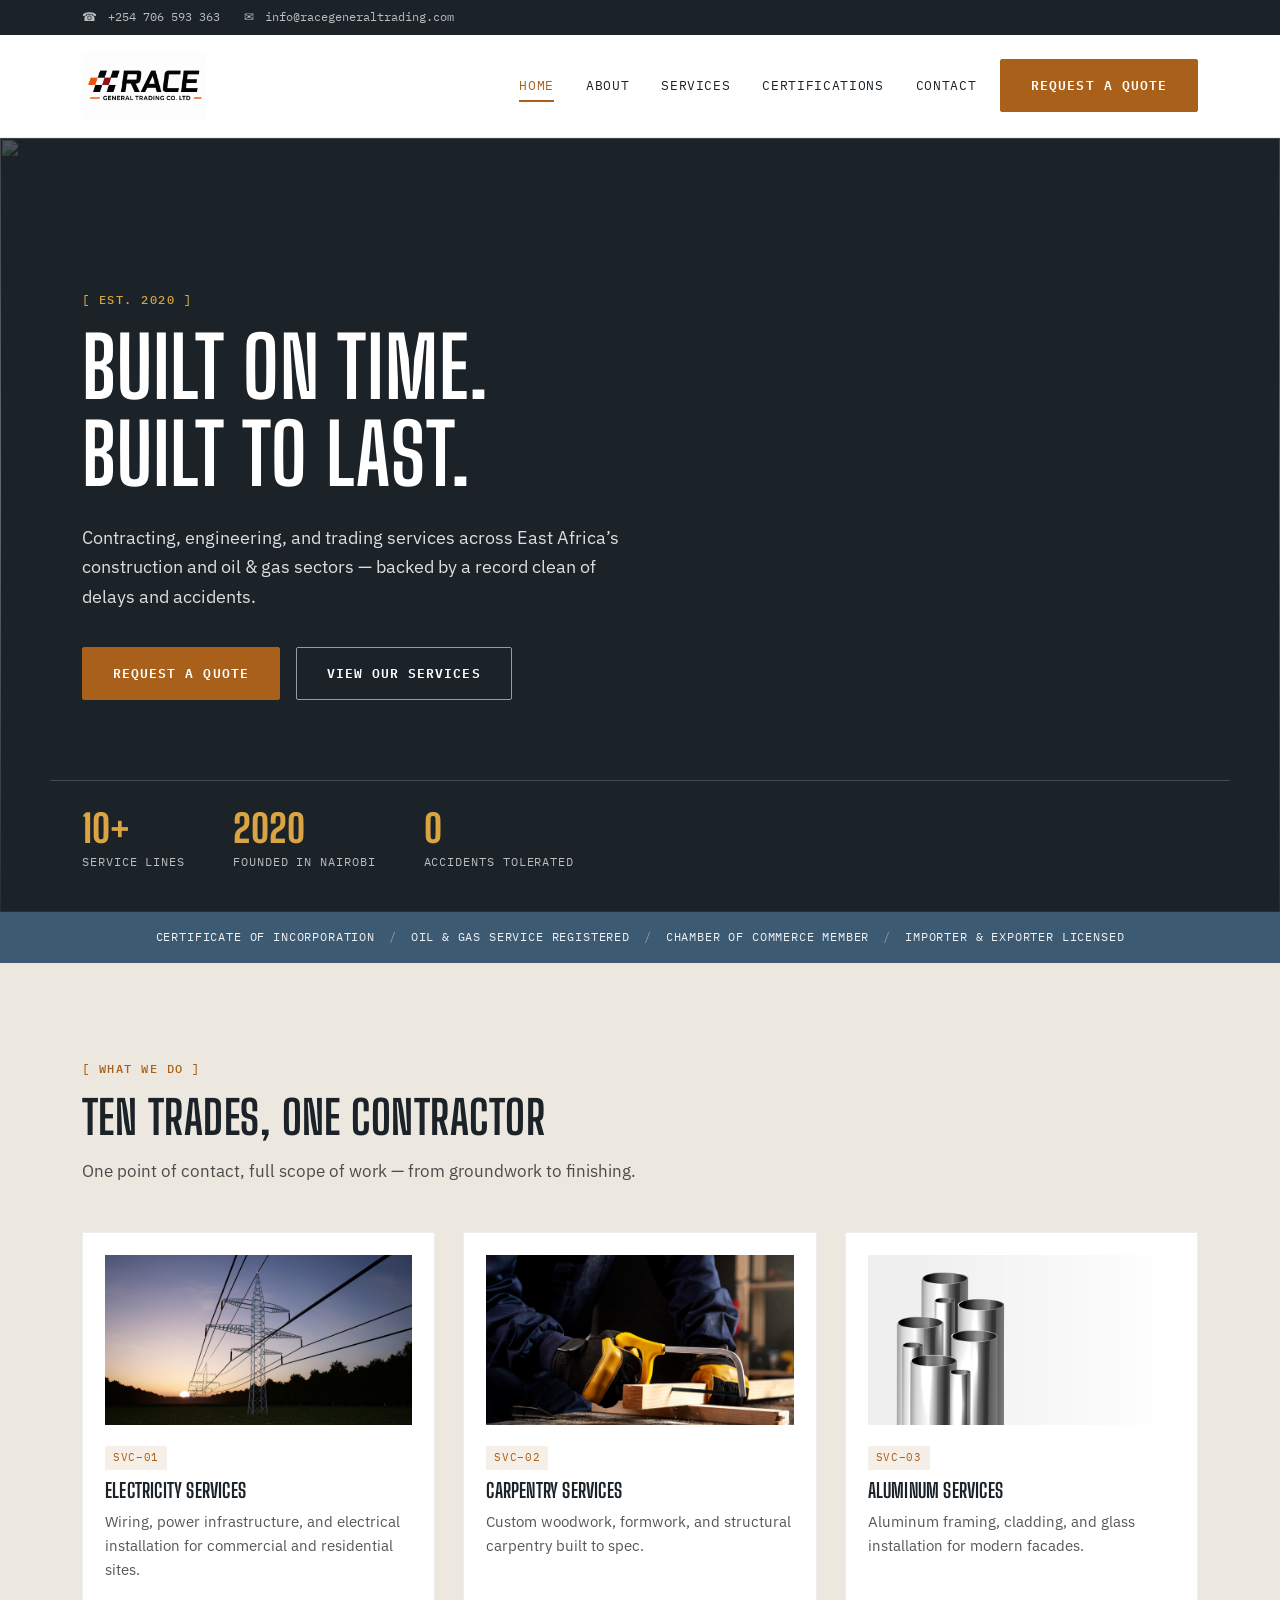
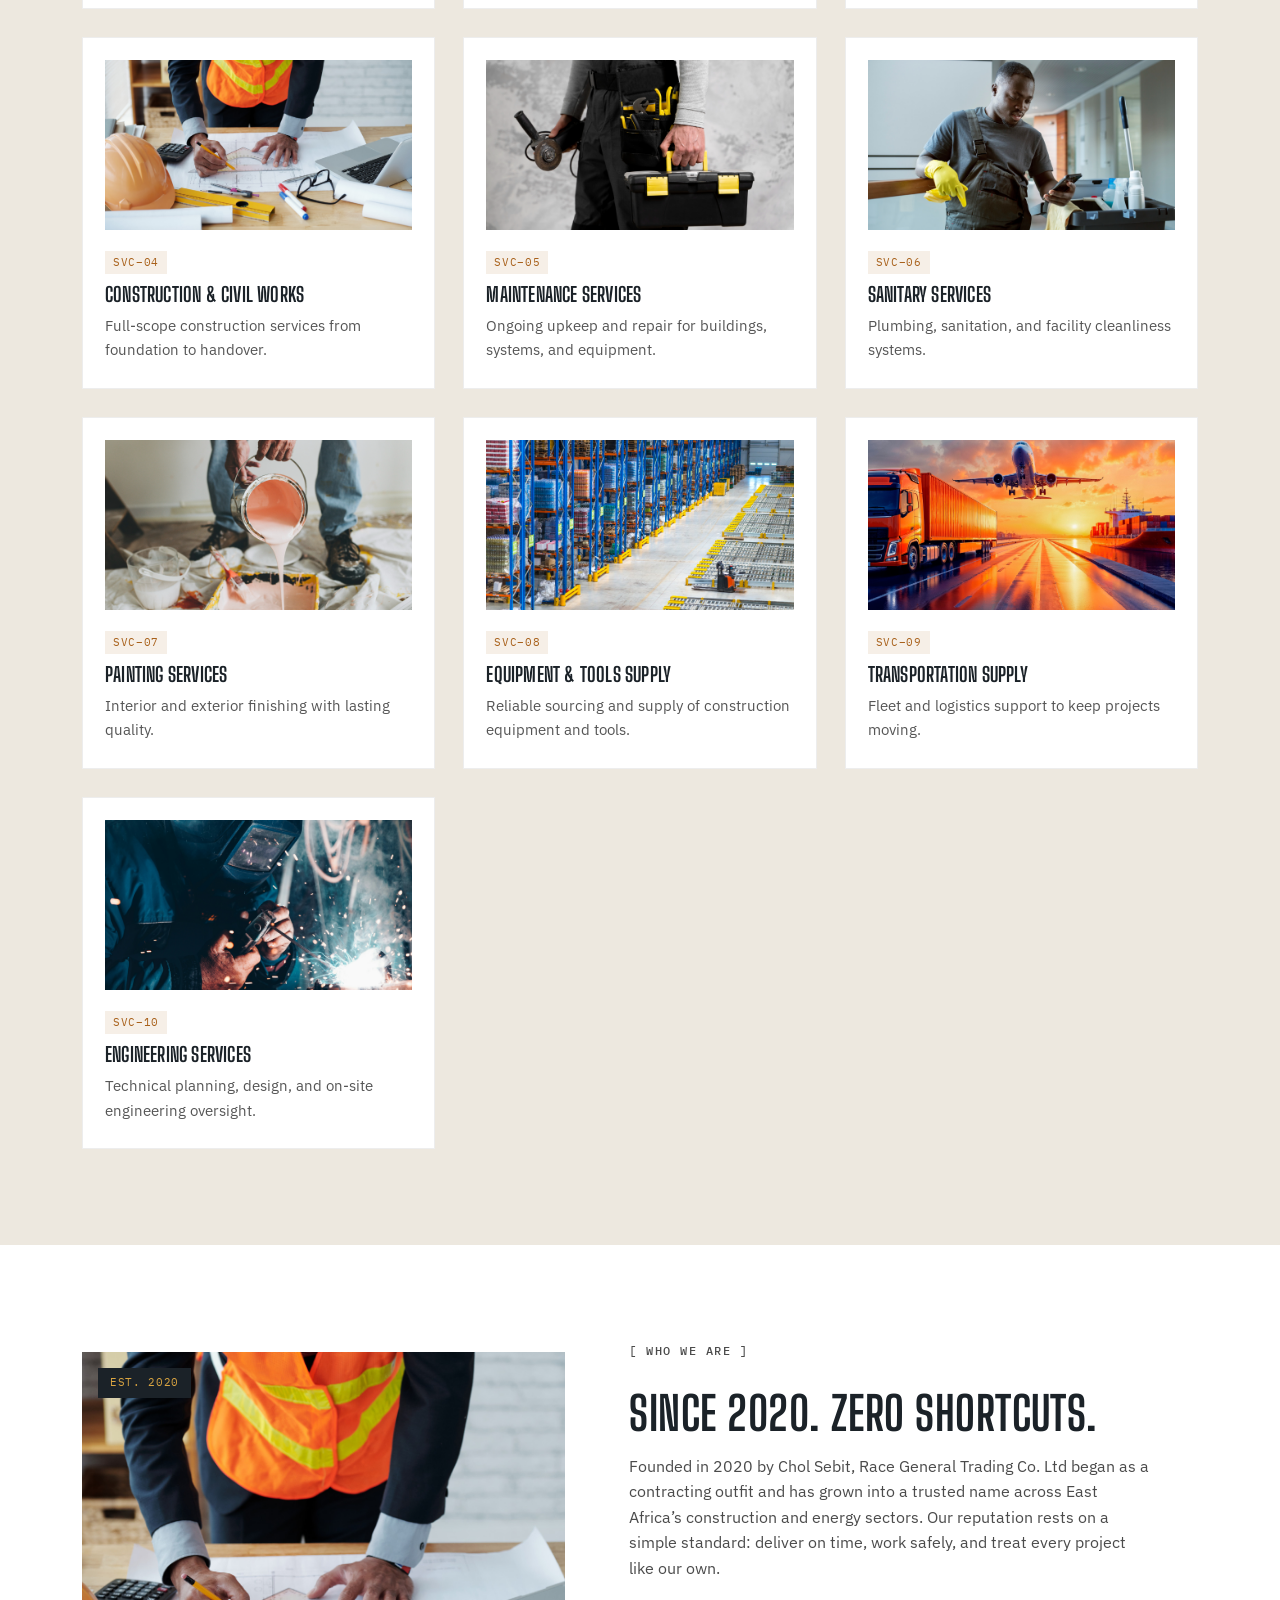
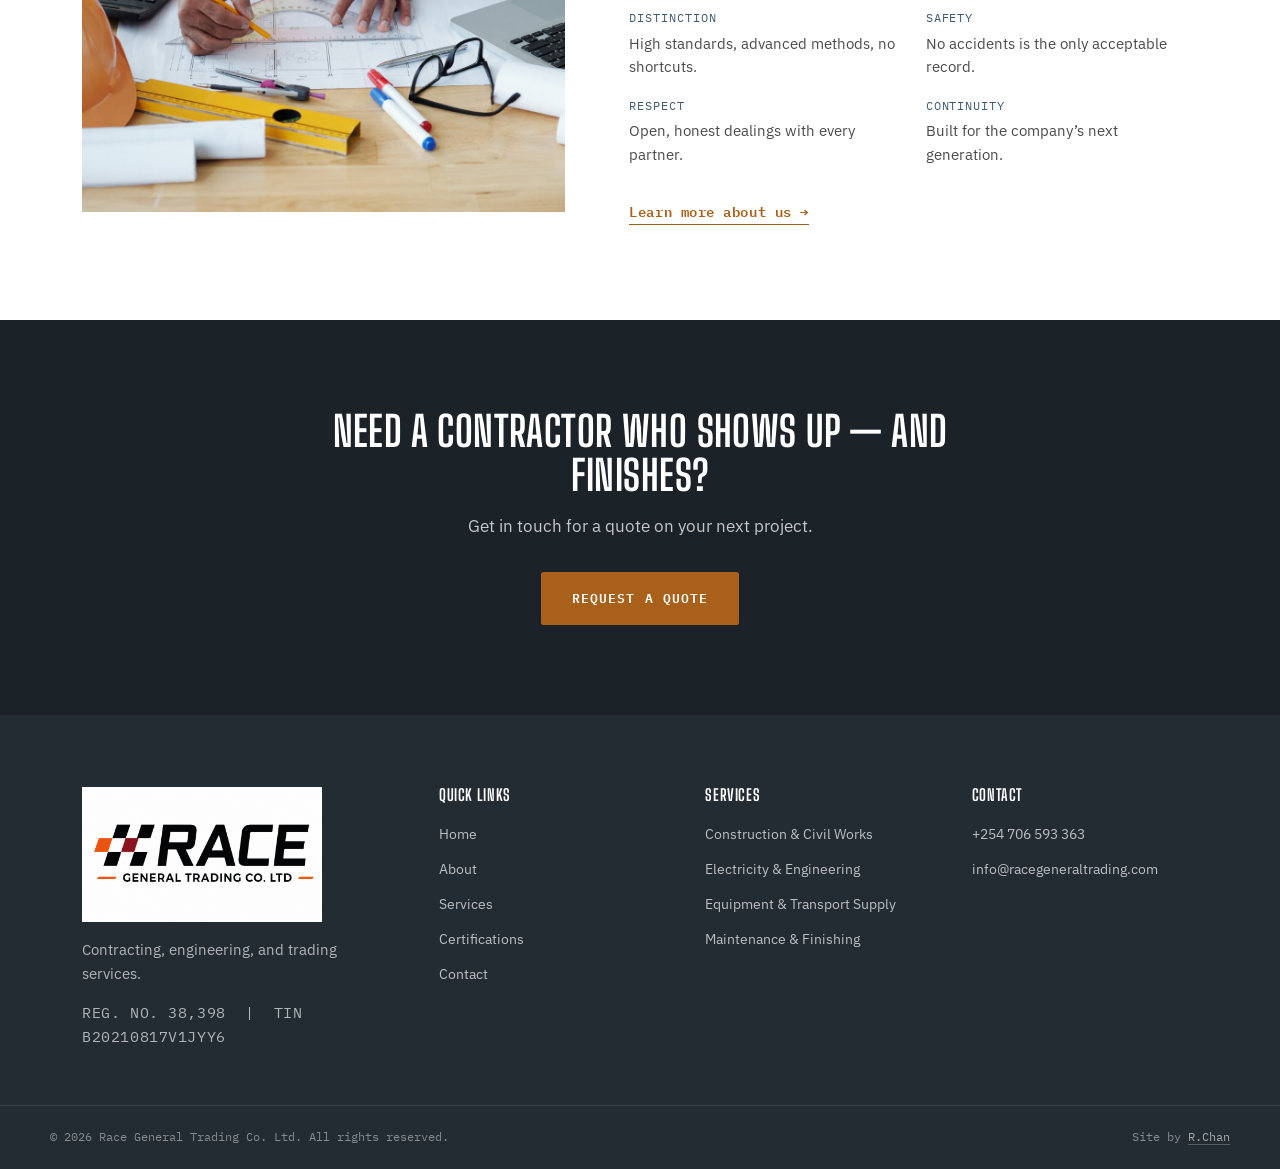
==== commit dd738944: "Add files via upload" ====
--- a/index.html
+++ b/index.html
@@ -76,10 +76,10 @@
 
 				<!--hero content-->
 				<div class = "hero-content">
-					<p class = "eyebrow eyebrow-light"> [ JUBA, SOUTH SUDAN &mdash; EST. 2020 ] </p>
+					<p class = "eyebrow eyebrow-light"> [ EST. 2020 ] </p>
 					<h1> Built On Time. <br> Built To Last. </h1>
 					<p class = "hero-sub">
-						Contracting, engineering, and trading services across South Sudan&rsquo;s construction and oil &amp; gas sectors &mdash; backed by a record clean of delays and accidents.
+						Contracting, engineering, and trading services across East Africa&rsquo;s construction and oil &amp; gas sectors &mdash; backed by a record clean of delays and accidents.
 					</p>
 					<div class = "hero-actions">
 						<a href = "contact.html" class = "btn btn-primary"> Request a Quote </a>
@@ -96,7 +96,7 @@
 
 					<div class = "stat">
 						<span class = "stat-num"> 2020 </span>
-						<span class = "stat-label"> Founded In Juba </span>
+						<span class = "stat-label"> Founded In Nairobi </span>
 					</div>
 
 					<div class = "stat">
@@ -242,7 +242,7 @@
 				        <p class = "eyebrow"> [ WHO WE ARE ] </p>
 				        <h2 class = "section-title"> Since 2020. Zero Shortcuts. </h2>
 				        <p>
-				        	Founded in 2020 by Chool Sebiti, Race General Trading Co. Ltd began as a contracting outfit in Juba and has grown into a trusted name across South Sudan&rsquo;s construction and energy sectors. Our reputation rests on a simple standard: deliver on time, work safely, and treat every project like our own.
+				        	Founded in 2020 by Chol Sebit, Race General Trading Co. Ltd began as a contracting outfit and has grown into a trusted name across East Africa&rsquo;s construction and energy sectors. Our reputation rests on a simple standard: deliver on time, work safely, and treat every project like our own.
 				        </p>
 
 				        <ul class = "values-list">
@@ -263,7 +263,7 @@
 			<section class = "cta-banner">
 			    <div class = "cta-inner">
 			      	<h2> Need a contractor who shows up &mdash; and finishes? </h2>
-			      	<p> Get in touch for a quote on your next project in Juba or across South Sudan. </p>
+			      	<p> Get in touch for a quote on your next project. </p>
 			      	<a href = "contact.html" class = "btn btn-primary"> Request a Quote </a>
 			    </div>
 			</section>
@@ -281,7 +281,7 @@
 					         alt = "RACE General Trading Co. Ltd"
 					         class = "footer-logo-img">
 					</div>
-			      	<p> Contracting, engineering, and trading services across South Sudan. </p>
+			      	<p> Contracting, engineering, and trading services. </p>
 			      	<p class = "footer-reg"> REG. NO. 38,398 &nbsp;|&nbsp; TIN B20210817V1JYY6 </p>
 			    </div>
 
